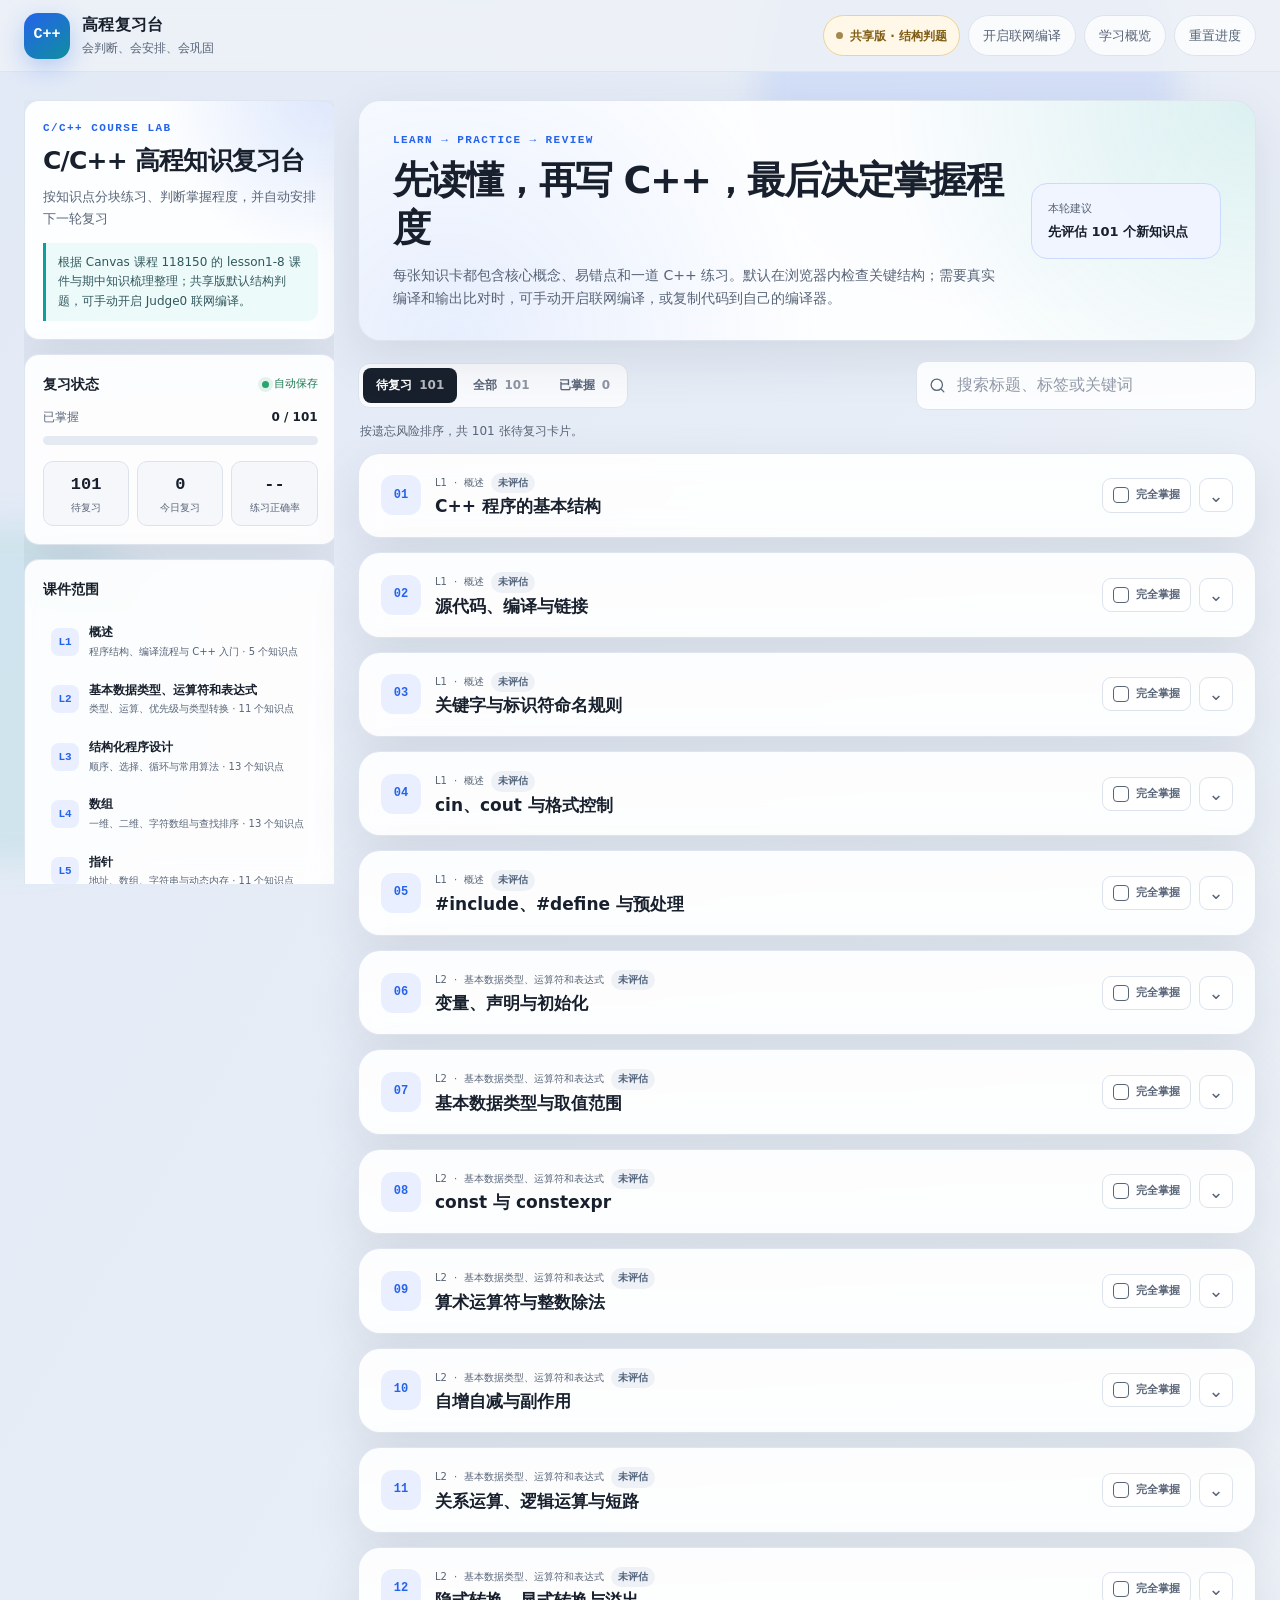
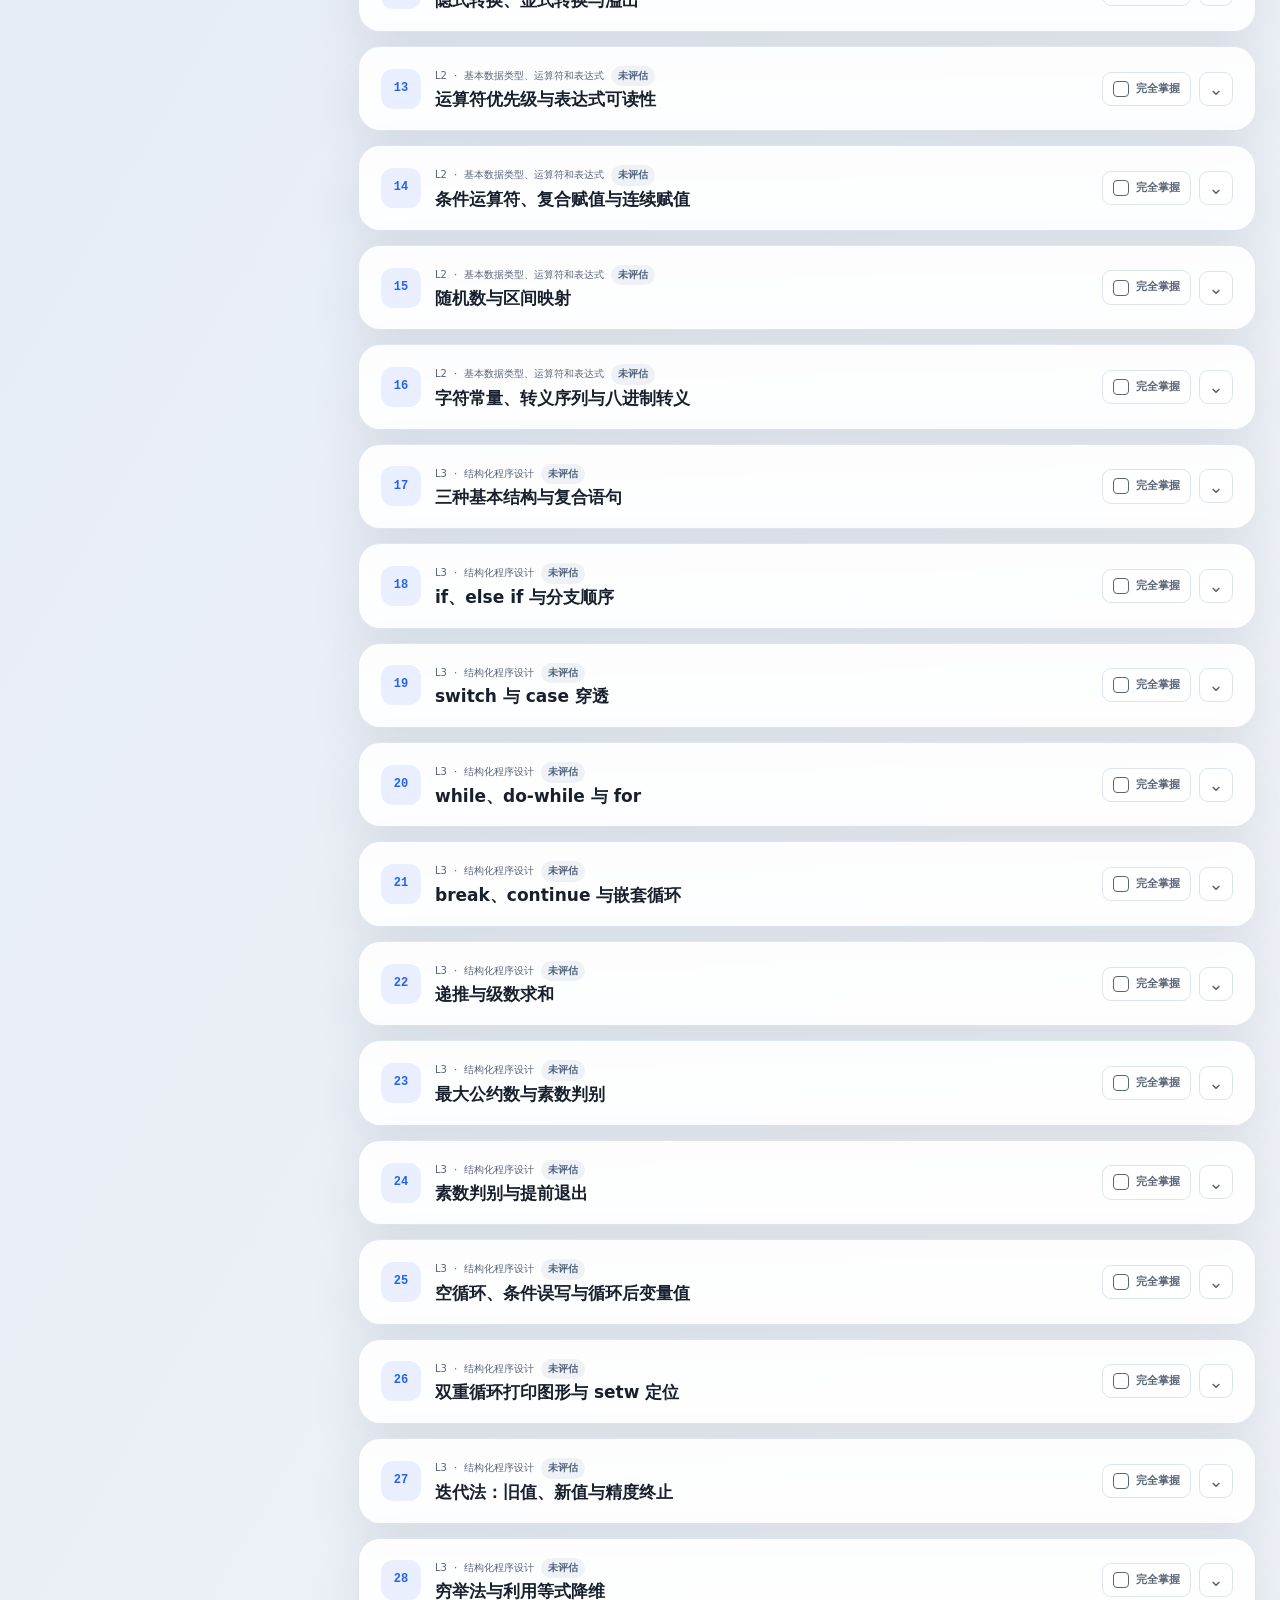
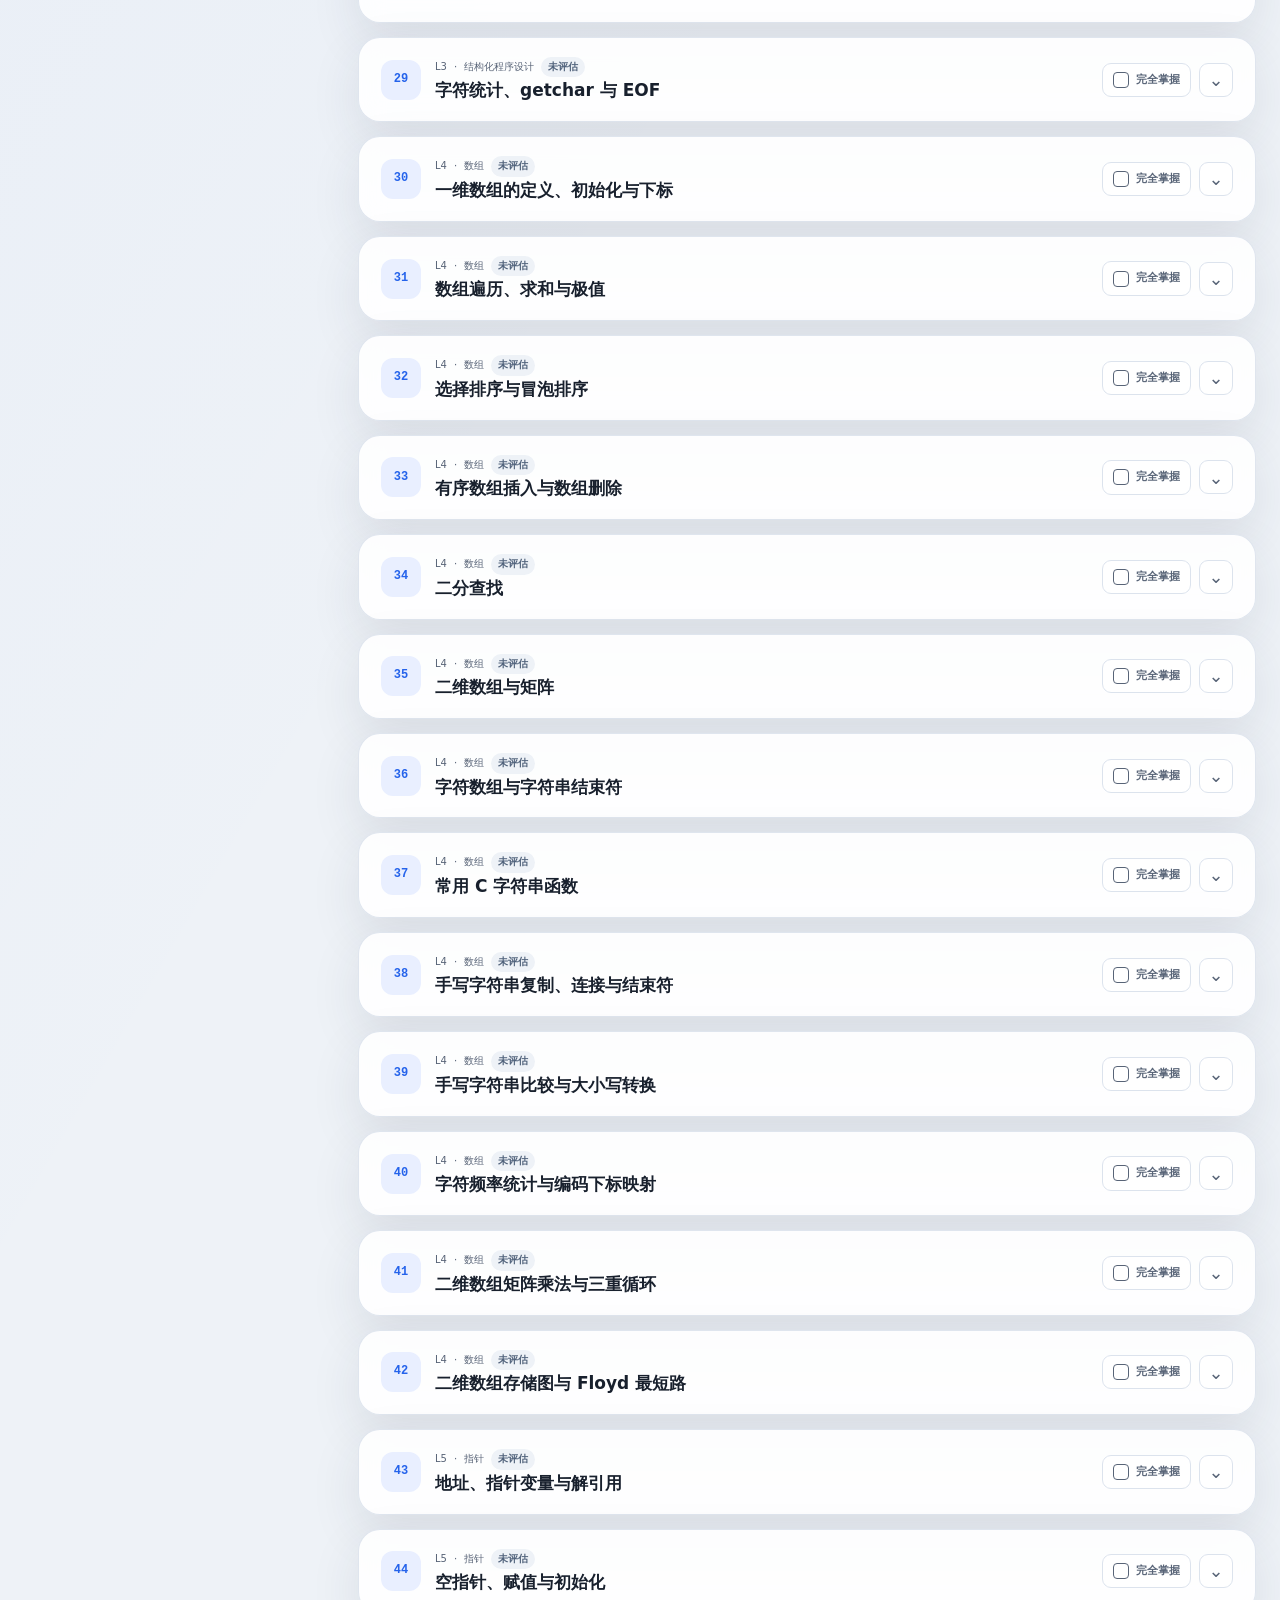
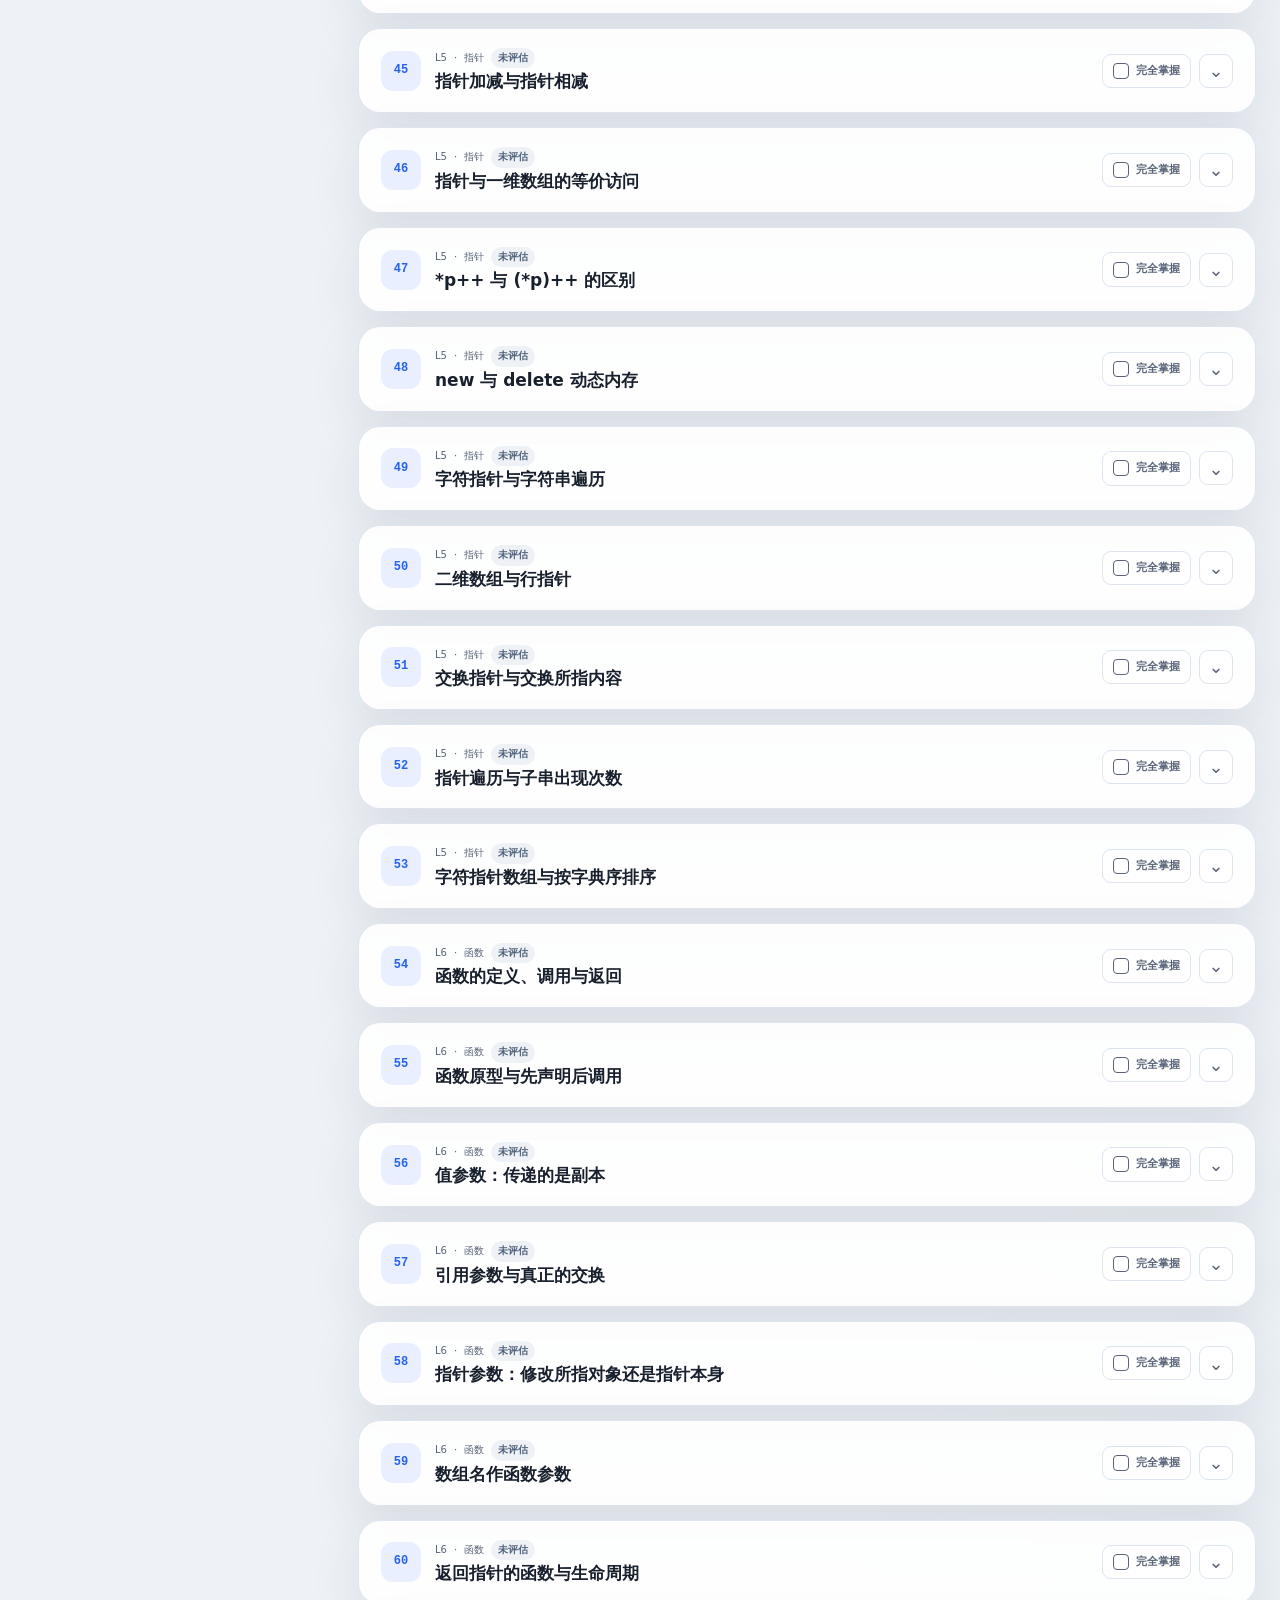
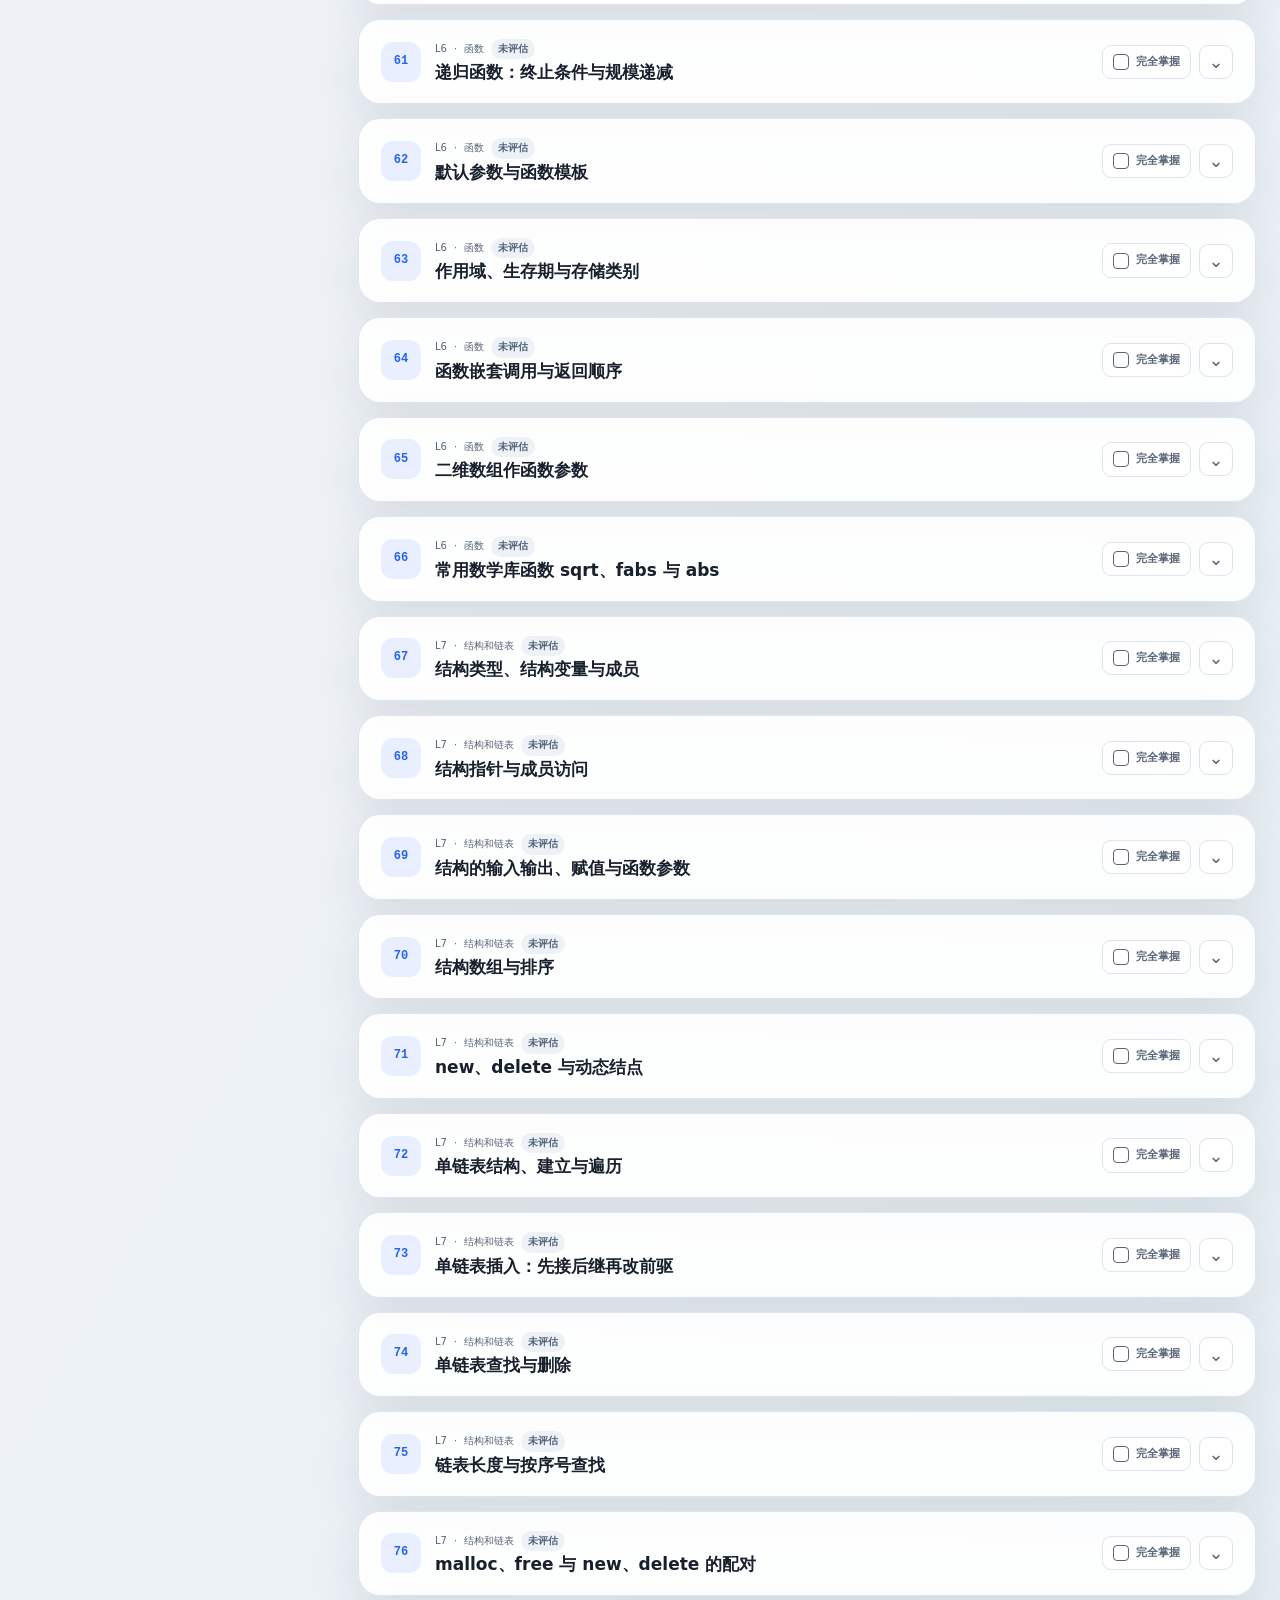
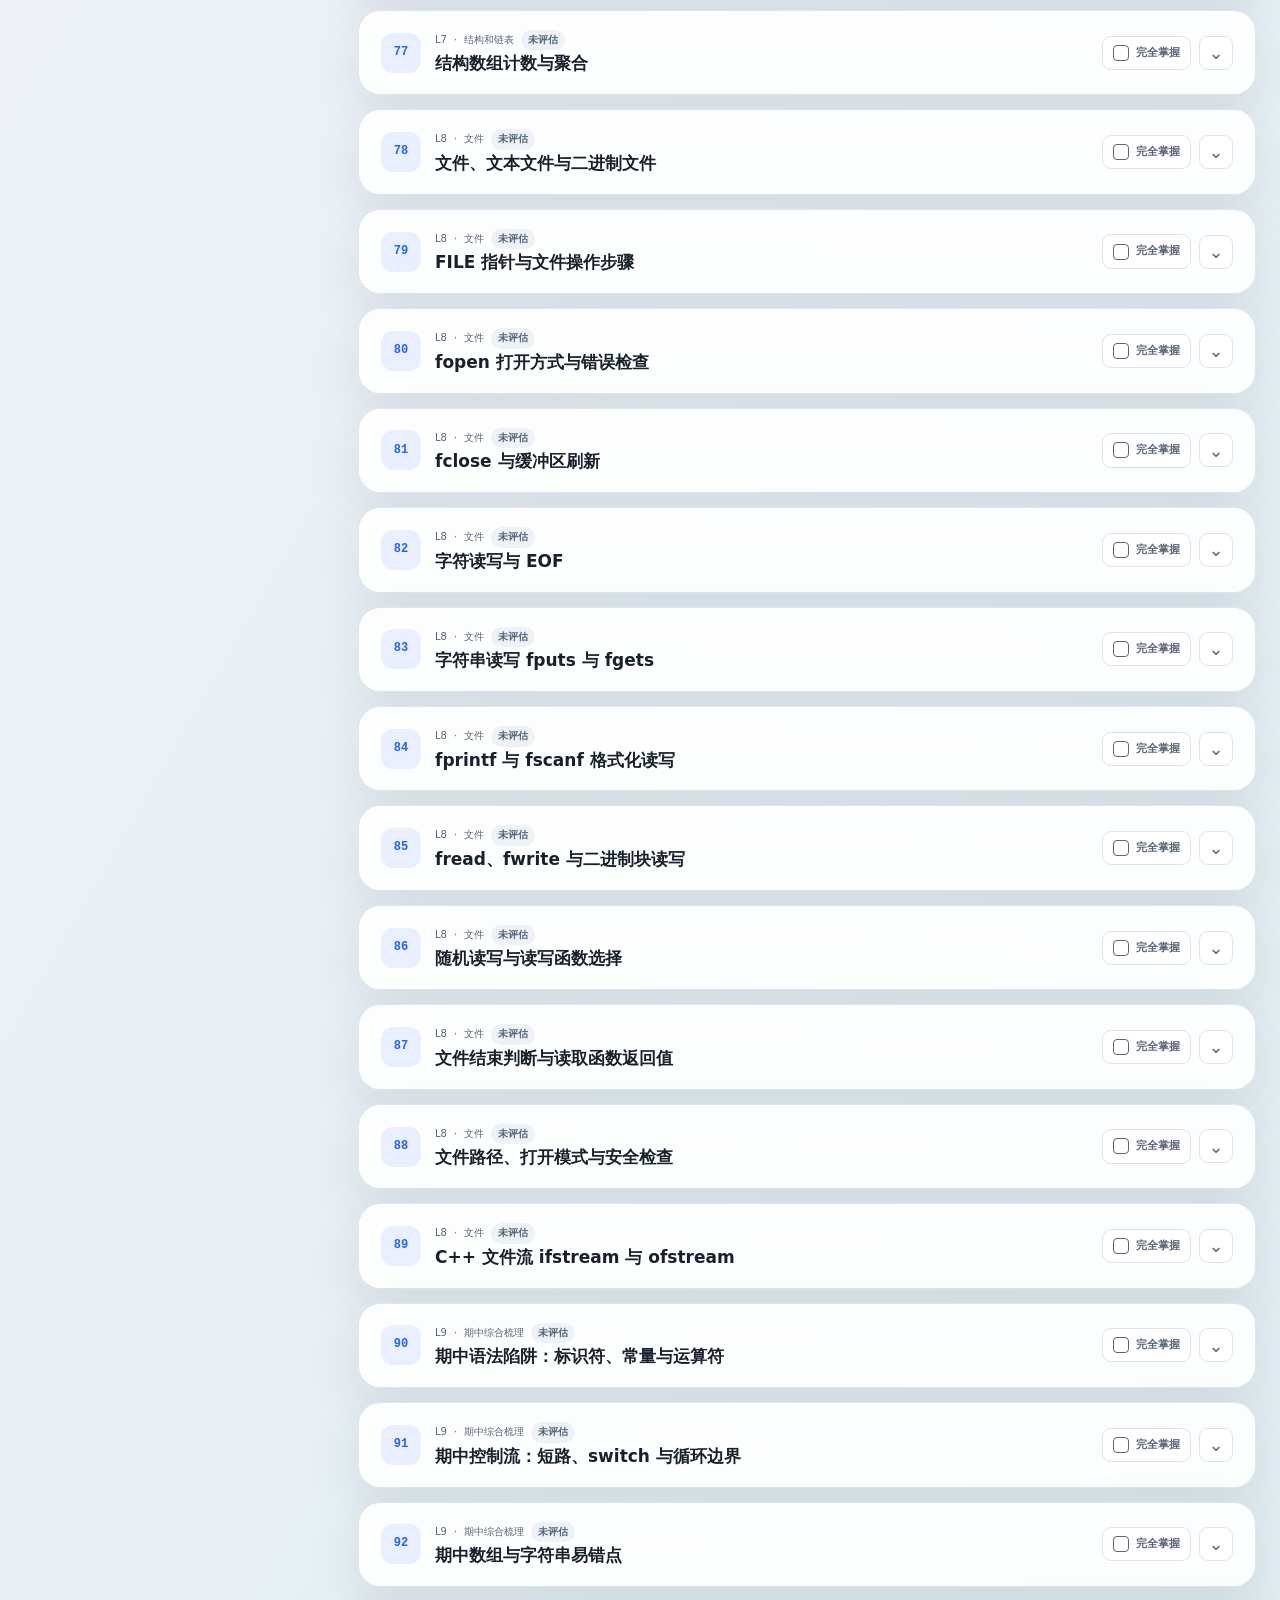
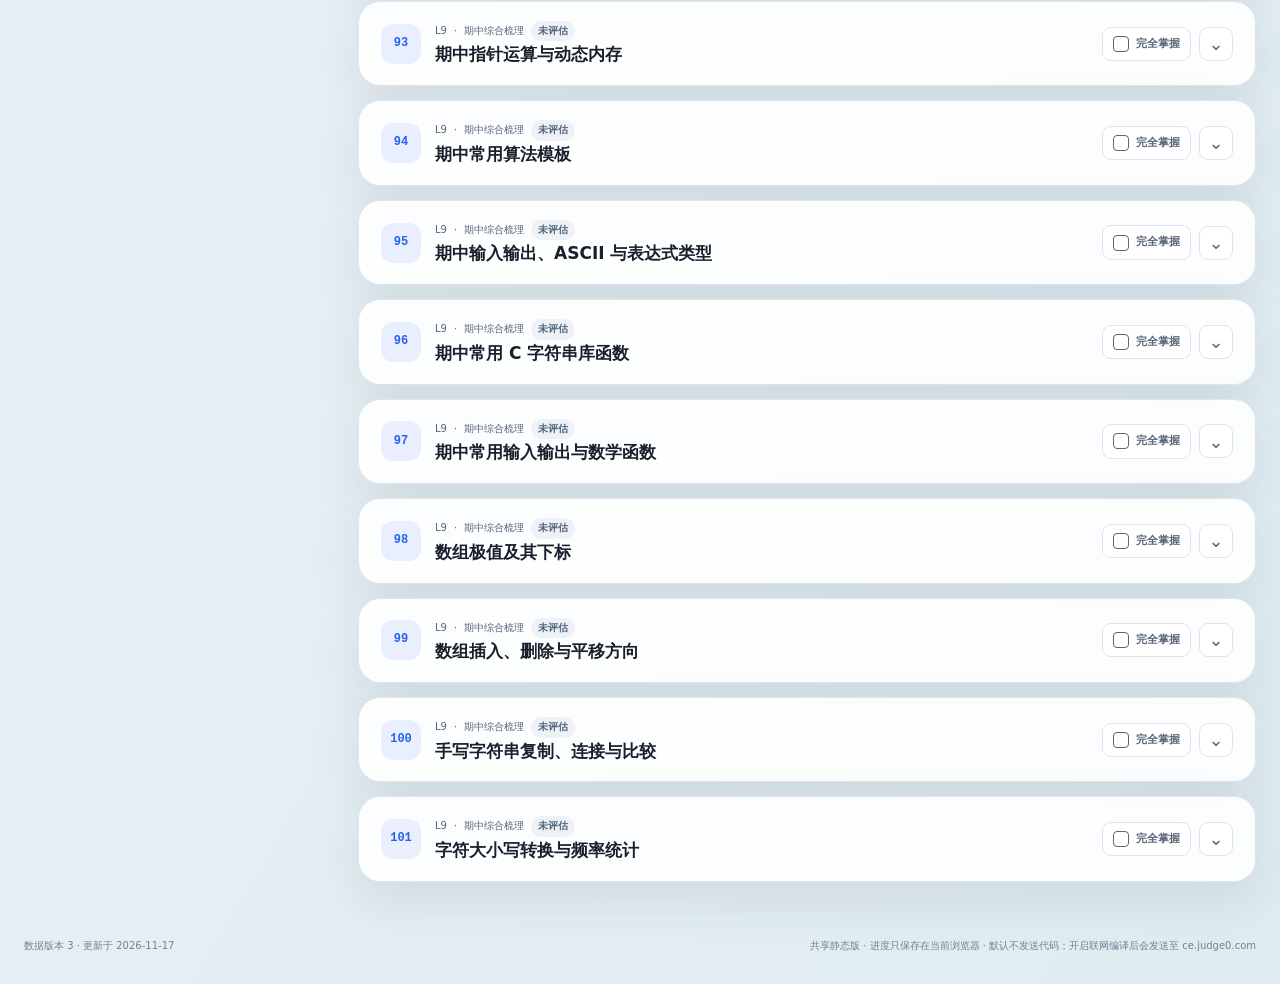
==== index.html @ 5c0b3705 "Publish C++ review site" ====
<!doctype html>
<html lang="zh-CN">
  <head>
    <meta charset="utf-8" />
    <meta name="viewport" content="width=device-width, initial-scale=1" />
    <meta
      name="description"
      content="可公开分享的 C/C++ 高程知识复习网站，覆盖到期中范围"
    />
    <title>C/C++ 高程知识复习台</title>
    <meta name="theme-color" content="#0f2f56" />
    <link rel="manifest" href="manifest.webmanifest" />
    <link rel="icon" href="favicon.svg" type="image/svg+xml" />
    <link rel="stylesheet" href="styles.css" />
  </head>
  <body>
    <div class="ambient ambient-one" aria-hidden="true"></div>
    <div class="ambient ambient-two" aria-hidden="true"></div>

    <header class="topbar">
      <a class="brand" href="#main" aria-label="返回主内容">
        <span class="brand-mark" aria-hidden="true">C++</span>
        <span>
          <strong>高程复习台</strong>
          <small>会判断、会安排、会巩固</small>
        </span>
      </a>
      <div class="top-actions">
        <span class="judge-mode-badge" id="judgeModeBadge" data-mode="checking">
          共享版 · 结构判题
        </span>
        <button class="ghost-button" id="remoteJudgeButton" type="button">
          开启联网编译
        </button>
        <button class="ghost-button" id="openDashboardButton" type="button">
          学习概览
        </button>
        <button class="ghost-button danger-ghost" id="resetButton" type="button">
          重置进度
        </button>
      </div>
    </header>

    <div class="layout" id="main">
      <aside class="sidebar" aria-label="课程与筛选">
        <section class="panel intro-panel">
          <p class="eyebrow">C/C++ COURSE LAB</p>
          <h1 id="appTitle">C/C++ 高程知识复习台</h1>
          <p id="appSubtitle"></p>
          <div class="source-note" id="sourceNote"></div>
        </section>

        <section class="panel">
          <div class="panel-heading">
            <h2>复习状态</h2>
            <span class="live-dot">自动保存</span>
          </div>
          <div class="progress-block">
            <div class="progress-copy">
              <span>已掌握</span>
              <strong id="masteredRatio">0 / 0</strong>
            </div>
            <div
              class="progress-track"
              role="progressbar"
              aria-label="知识点掌握进度"
              aria-valuemin="0"
              aria-valuemax="100"
              aria-valuenow="0"
              id="progressBar"
            >
              <span id="progressFill"></span>
            </div>
          </div>
          <div class="stat-grid">
            <div class="stat">
              <span id="reviewQueueCount">0</span>
              <small>待复习</small>
            </div>
            <div class="stat">
              <span id="todayReviewCount">0</span>
              <small>今日复习</small>
            </div>
            <div class="stat">
              <span id="accuracyCount">--</span>
              <small>练习正确率</small>
            </div>
          </div>
        </section>

        <nav class="panel lesson-nav" aria-label="课程导航">
          <div class="panel-heading">
            <h2>课件范围</h2>
          </div>
          <div id="lessonNav"></div>
        </nav>

        <section class="panel queue-panel">
          <div class="panel-heading">
            <h2>智能复习顺序</h2>
          </div>
          <p class="muted">
            越不熟悉，优先级越高；练习答错后会进入更早的下一轮。完全掌握的知识点会从复习队列移出。
          </p>
          <button class="primary-button full-width" id="startReviewButton" type="button">
            开始一轮复习
          </button>
        </section>
      </aside>

      <main class="content">
        <section class="hero-card">
          <div>
            <p class="eyebrow">LEARN → PRACTICE → REVIEW</p>
            <h2>先读懂，再写 C++，最后决定掌握程度</h2>
            <p>
              每张知识卡都包含核心概念、易错点和一道 C++ 练习。默认在浏览器内检查关键结构；需要真实编译和输出比对时，可手动开启联网编译，或复制代码到自己的编译器。
            </p>
          </div>
          <div class="hero-badge" aria-label="当前复习提示">
            <span>本轮建议</span>
            <strong id="heroSuggestion">先复习不熟悉的知识点</strong>
          </div>
        </section>

        <section class="toolbar" aria-label="知识点筛选">
          <div class="segmented" role="group" aria-label="状态筛选">
            <button class="segment active" data-filter="review" type="button">
              待复习 <span id="reviewFilterCount">0</span>
            </button>
            <button class="segment" data-filter="all" type="button">
              全部 <span id="allFilterCount">0</span>
            </button>
            <button class="segment" data-filter="mastered" type="button">
              已掌握 <span id="masteredFilterCount">0</span>
            </button>
          </div>
          <label class="search-box">
            <span class="sr-only">搜索知识点</span>
            <svg viewBox="0 0 24 24" aria-hidden="true">
              <path
                d="m21 21-4.35-4.35m2.35-5.65a8 8 0 1 1-16 0 8 8 0 0 1 16 0Z"
              />
            </svg>
            <input
              id="searchInput"
              type="search"
              autocomplete="off"
              placeholder="搜索标题、标签或关键词"
            />
          </label>
        </section>

        <div class="result-summary" id="resultSummary" aria-live="polite"></div>
        <section id="cardList" class="card-list" aria-label="知识点列表"></section>

        <section class="empty-state" id="emptyState" hidden>
          <div class="empty-icon" aria-hidden="true">✓</div>
          <h2>这里暂时没有需要复习的卡片</h2>
          <p>可以切换到“全部”继续浏览，或把某个知识点重新标记为模糊/不明白。</p>
          <button class="primary-button" type="button" id="showAllButton">
            查看全部知识点
          </button>
        </section>
      </main>
    </div>

    <dialog class="dashboard-dialog" id="dashboardDialog">
      <form method="dialog">
        <div class="dialog-heading">
          <div>
            <p class="eyebrow">LEARNING PULSE</p>
            <h2>学习概览</h2>
          </div>
          <button class="icon-button" value="close" aria-label="关闭概览">×</button>
        </div>
        <div id="dashboardContent" class="dashboard-content"></div>
      </form>
    </dialog>

    <div class="toast-region" id="toastRegion" aria-live="polite"></div>

    <footer>
      <span id="footerVersion"></span>
      <span>共享静态版 · 进度只保存在当前浏览器 · 默认不发送代码；开启联网编译后会发送至 ce.judge0.com</span>
    </footer>

    <script src="data.js"></script>
    <script src="app.js"></script>
  </body>
</html>
---- styles.css ----
:root {
  --bg: #eef2f7;
  --surface: rgba(255, 255, 255, 0.9);
  --surface-solid: #ffffff;
  --surface-soft: #f5f7fb;
  --ink: #18202d;
  --ink-soft: #586477;
  --line: #dce3ed;
  --accent: #2563eb;
  --accent-strong: #1746b2;
  --accent-soft: #e9efff;
  --cyan: #0e9f9a;
  --warning: #b76800;
  --warning-soft: #fff5df;
  --danger: #bf3f47;
  --danger-soft: #fff0f1;
  --success: #18794e;
  --success-soft: #eaf8f0;
  --code-bg: #101722;
  --code-ink: #dce8ff;
  --shadow: 0 18px 50px rgba(35, 48, 73, 0.1);
  --radius-lg: 22px;
  --radius-md: 15px;
  --radius-sm: 10px;
  --font-sans: "Microsoft YaHei UI", "PingFang SC", "Noto Sans CJK SC",
    system-ui, sans-serif;
  --font-mono: "Cascadia Code", "JetBrains Mono", Consolas, monospace;
}

* {
  box-sizing: border-box;
}

html {
  scroll-behavior: smooth;
}

body {
  min-width: 320px;
  margin: 0;
  color: var(--ink);
  background:
    linear-gradient(120deg, rgba(37, 99, 235, 0.06), transparent 36%),
    linear-gradient(300deg, rgba(14, 159, 154, 0.07), transparent 40%),
    var(--bg);
  font-family: var(--font-sans);
  line-height: 1.65;
}

button,
input,
textarea {
  font: inherit;
}

button {
  cursor: pointer;
}

button:focus-visible,
input:focus-visible,
textarea:focus-visible,
summary:focus-visible {
  outline: 3px solid rgba(37, 99, 235, 0.32);
  outline-offset: 2px;
}

.ambient {
  position: fixed;
  z-index: -1;
  border-radius: 999px;
  filter: blur(16px);
  pointer-events: none;
}

.ambient-one {
  top: -120px;
  right: 8%;
  width: 420px;
  height: 420px;
  background: rgba(73, 123, 255, 0.12);
}

.ambient-two {
  bottom: 4%;
  left: -150px;
  width: 340px;
  height: 340px;
  background: rgba(29, 170, 158, 0.1);
}

.topbar {
  position: sticky;
  top: 0;
  z-index: 30;
  display: flex;
  align-items: center;
  justify-content: space-between;
  min-height: 72px;
  padding: 10px max(24px, calc((100vw - 1440px) / 2));
  border-bottom: 1px solid rgba(220, 227, 237, 0.8);
  background: rgba(238, 242, 247, 0.82);
  backdrop-filter: blur(18px);
}

.brand {
  display: flex;
  gap: 12px;
  align-items: center;
  color: inherit;
  text-decoration: none;
}

.brand-mark {
  display: grid;
  width: 46px;
  height: 46px;
  place-items: center;
  border-radius: 14px;
  color: #fff;
  background: linear-gradient(145deg, var(--accent), #0f8ea0);
  box-shadow: 0 8px 24px rgba(37, 99, 235, 0.28);
  font-family: var(--font-mono);
  font-size: 15px;
  font-weight: 800;
}

.brand strong,
.brand small {
  display: block;
}

.brand strong {
  font-size: 16px;
  letter-spacing: 0.02em;
}

.brand small {
  color: var(--ink-soft);
  font-size: 12px;
}

.top-actions {
  display: flex;
  gap: 8px;
}

.ghost-button,
.primary-button,
.secondary-button,
.status-button,
.segment,
.icon-button,
.check-button {
  border: 0;
  transition:
    transform 160ms ease,
    box-shadow 160ms ease,
    background 160ms ease,
    color 160ms ease,
    border-color 160ms ease;
}

.ghost-button {
  padding: 9px 14px;
  border: 1px solid var(--line);
  border-radius: 999px;
  color: var(--ink-soft);
  background: rgba(255, 255, 255, 0.72);
  font-size: 13px;
}

.ghost-button:hover {
  color: var(--accent);
  border-color: #b8c9f6;
  background: #fff;
}

.danger-ghost:hover {
  color: var(--danger);
  border-color: #efc2c5;
  background: var(--danger-soft);
}

.layout {
  display: grid;
  grid-template-columns: 310px minmax(0, 1fr);
  gap: 24px;
  width: min(1440px, calc(100% - 48px));
  margin: 28px auto 56px;
}

.sidebar {
  align-self: start;
  position: sticky;
  top: 96px;
  display: grid;
  gap: 14px;
  max-height: calc(100vh - 116px);
  overflow-y: auto;
  scrollbar-width: thin;
  padding-right: 3px;
}

.panel,
.hero-card,
.knowledge-card {
  border: 1px solid rgba(220, 227, 237, 0.9);
  background: var(--surface);
  box-shadow: var(--shadow);
  backdrop-filter: blur(12px);
}

.panel {
  padding: 18px;
  border-radius: var(--radius-md);
}

.intro-panel {
  background:
    radial-gradient(circle at 95% 0%, rgba(37, 99, 235, 0.14), transparent 42%),
    rgba(255, 255, 255, 0.92);
}

.eyebrow {
  margin: 0 0 8px;
  color: var(--accent);
  font-family: var(--font-mono);
  font-size: 11px;
  font-weight: 800;
  letter-spacing: 0.13em;
}

.intro-panel h1 {
  margin: 0;
  font-size: 25px;
  line-height: 1.25;
  letter-spacing: -0.03em;
}

.intro-panel > p:not(.eyebrow) {
  margin: 10px 0 14px;
  color: var(--ink-soft);
  font-size: 13px;
}

.source-note {
  padding: 10px 12px;
  border-left: 3px solid var(--cyan);
  border-radius: 0 var(--radius-sm) var(--radius-sm) 0;
  color: #31585d;
  background: #edfafa;
  font-size: 12px;
  line-height: 1.6;
}

.panel-heading {
  display: flex;
  align-items: center;
  justify-content: space-between;
  gap: 10px;
  margin-bottom: 12px;
}

.panel-heading h2 {
  margin: 0;
  font-size: 14px;
}

.live-dot {
  display: inline-flex;
  gap: 5px;
  align-items: center;
  color: var(--success);
  font-size: 11px;
}

.live-dot::before {
  width: 7px;
  height: 7px;
  border-radius: 50%;
  background: #2ba46c;
  box-shadow: 0 0 0 4px rgba(43, 164, 108, 0.12);
  content: "";
}

.progress-copy {
  display: flex;
  align-items: center;
  justify-content: space-between;
  margin-bottom: 8px;
  color: var(--ink-soft);
  font-size: 12px;
}

.progress-copy strong {
  color: var(--ink);
}

.progress-track {
  height: 9px;
  overflow: hidden;
  border-radius: 999px;
  background: #e5eaf2;
}

.progress-track span {
  display: block;
  width: 0;
  height: 100%;
  border-radius: inherit;
  background: linear-gradient(90deg, var(--accent), var(--cyan));
  transition: width 320ms ease;
}

.stat-grid {
  display: grid;
  grid-template-columns: repeat(3, 1fr);
  gap: 8px;
  margin-top: 16px;
}

.stat {
  padding: 9px 5px;
  border: 1px solid var(--line);
  border-radius: var(--radius-sm);
  text-align: center;
  background: var(--surface-soft);
}

.stat span,
.stat small {
  display: block;
}

.stat span {
  font-family: var(--font-mono);
  font-size: 17px;
  font-weight: 800;
}

.stat small {
  margin-top: 1px;
  color: var(--ink-soft);
  font-size: 10px;
}

.lesson-nav {
  padding-bottom: 10px;
}

.lesson-link {
  display: flex;
  gap: 10px;
  align-items: center;
  width: 100%;
  padding: 10px 8px;
  border: 0;
  border-radius: var(--radius-sm);
  color: var(--ink);
  background: transparent;
  text-align: left;
}

.lesson-link:hover {
  background: var(--surface-soft);
}

.lesson-number {
  display: grid;
  flex: 0 0 28px;
  height: 28px;
  place-items: center;
  border-radius: 8px;
  color: var(--accent);
  background: var(--accent-soft);
  font-family: var(--font-mono);
  font-size: 11px;
  font-weight: 800;
}

.lesson-copy strong,
.lesson-copy small {
  display: block;
}

.lesson-copy strong {
  font-size: 12px;
}

.lesson-copy small {
  margin-top: 1px;
  overflow: hidden;
  color: var(--ink-soft);
  font-size: 10px;
  text-overflow: ellipsis;
  white-space: nowrap;
}

.muted {
  margin: 0 0 14px;
  color: var(--ink-soft);
  font-size: 12px;
}

.primary-button,
.secondary-button {
  display: inline-flex;
  align-items: center;
  justify-content: center;
  gap: 8px;
  padding: 10px 16px;
  border-radius: 10px;
  font-weight: 700;
}

.primary-button {
  color: #fff;
  background: linear-gradient(135deg, var(--accent), #1d73d8);
  box-shadow: 0 8px 20px rgba(37, 99, 235, 0.22);
}

.primary-button:hover {
  transform: translateY(-1px);
  box-shadow: 0 10px 24px rgba(37, 99, 235, 0.3);
}

.secondary-button {
  border: 1px solid var(--line);
  color: var(--ink);
  background: #fff;
}

.secondary-button:hover {
  border-color: #b8c9f6;
  color: var(--accent);
}

.full-width {
  width: 100%;
}

.content {
  min-width: 0;
}

.hero-card {
  display: flex;
  align-items: center;
  justify-content: space-between;
  gap: 24px;
  min-height: 190px;
  padding: 30px 34px;
  border-radius: var(--radius-lg);
  background:
    radial-gradient(circle at 100% 0%, rgba(14, 159, 154, 0.14), transparent 40%),
    radial-gradient(circle at 10% 100%, rgba(37, 99, 235, 0.1), transparent 44%),
    rgba(255, 255, 255, 0.92);
}

.hero-card h2 {
  max-width: 720px;
  margin: 0;
  font-size: clamp(24px, 3vw, 38px);
  line-height: 1.25;
  letter-spacing: -0.04em;
}

.hero-card p:not(.eyebrow) {
  max-width: 760px;
  margin: 12px 0 0;
  color: var(--ink-soft);
  font-size: 14px;
}

.hero-badge {
  flex: 0 0 190px;
  padding: 16px;
  border: 1px solid #cbdafd;
  border-radius: 16px;
  background: rgba(240, 245, 255, 0.92);
}

.hero-badge span,
.hero-badge strong {
  display: block;
}

.hero-badge span {
  color: var(--ink-soft);
  font-size: 11px;
}

.hero-badge strong {
  margin-top: 5px;
  font-size: 13px;
  line-height: 1.45;
}

.toolbar {
  display: flex;
  align-items: center;
  justify-content: space-between;
  gap: 16px;
  margin: 20px 0 12px;
}

.segmented {
  display: inline-flex;
  gap: 3px;
  padding: 4px;
  border: 1px solid var(--line);
  border-radius: 12px;
  background: rgba(255, 255, 255, 0.75);
}

.segment {
  padding: 8px 13px;
  border-radius: 8px;
  color: var(--ink-soft);
  background: transparent;
  font-size: 12px;
  font-weight: 700;
}

.segment span {
  margin-left: 3px;
  opacity: 0.68;
}

.segment:hover {
  color: var(--ink);
  background: #f3f6fa;
}

.segment.active {
  color: #fff;
  background: var(--ink);
}

.search-box {
  position: relative;
  display: flex;
  align-items: center;
  width: min(340px, 100%);
}

.search-box svg {
  position: absolute;
  left: 13px;
  width: 17px;
  fill: none;
  stroke: var(--ink-soft);
  stroke-linecap: round;
  stroke-width: 1.8;
}

.search-box input {
  width: 100%;
  padding: 10px 13px 10px 40px;
  border: 1px solid var(--line);
  border-radius: 11px;
  color: var(--ink);
  background: rgba(255, 255, 255, 0.85);
}

.search-box input::placeholder {
  color: #9099a8;
}

.result-summary {
  min-height: 22px;
  margin: 0 2px 9px;
  color: var(--ink-soft);
  font-size: 12px;
}

.card-list {
  display: grid;
  gap: 14px;
}

.knowledge-card {
  overflow: hidden;
  border-radius: var(--radius-lg);
  transition:
    border-color 180ms ease,
    box-shadow 180ms ease,
    opacity 180ms ease;
}

.knowledge-card:hover {
  border-color: #c7d3e4;
}

.knowledge-card.mastered {
  opacity: 0.78;
  box-shadow: 0 8px 26px rgba(35, 48, 73, 0.07);
}

.knowledge-card.mastered:hover {
  opacity: 1;
}

.knowledge-card.focused {
  border-color: #8caff8;
  box-shadow: 0 0 0 4px rgba(37, 99, 235, 0.08), var(--shadow);
}

.card-head {
  display: flex;
  align-items: center;
  gap: 14px;
  padding: 19px 22px;
}

.card-index {
  display: grid;
  flex: 0 0 40px;
  height: 40px;
  place-items: center;
  border-radius: 12px;
  color: var(--accent);
  background: var(--accent-soft);
  font-family: var(--font-mono);
  font-size: 12px;
  font-weight: 800;
}

.mastered .card-index {
  color: var(--success);
  background: var(--success-soft);
}

.card-heading {
  min-width: 0;
  flex: 1;
}

.card-meta {
  display: flex;
  gap: 7px;
  align-items: center;
  margin-bottom: 2px;
  color: var(--ink-soft);
  font-size: 10px;
}

.status-pill {
  padding: 2px 7px;
  border-radius: 999px;
  font-weight: 700;
}

.status-pill.new {
  color: #50627b;
  background: #eef2f7;
}

.status-pill.fuzzy {
  color: var(--warning);
  background: var(--warning-soft);
}

.status-pill.unknown {
  color: var(--danger);
  background: var(--danger-soft);
}

.status-pill.mastered {
  color: var(--success);
  background: var(--success-soft);
}

.card-heading h2 {
  margin: 0;
  overflow: hidden;
  font-size: 17px;
  line-height: 1.35;
  text-overflow: ellipsis;
  white-space: nowrap;
}

.card-head-actions {
  display: flex;
  gap: 8px;
  align-items: center;
}

.check-button {
  display: inline-flex;
  gap: 7px;
  align-items: center;
  padding: 7px 10px;
  border: 1px solid var(--line);
  border-radius: 9px;
  color: var(--ink-soft);
  background: #fff;
  font-size: 11px;
  font-weight: 700;
}

.check-button:hover,
.check-button.checked {
  color: var(--success);
  border-color: #b9e0ca;
  background: var(--success-soft);
}

.check-button .check-box {
  display: grid;
  width: 16px;
  height: 16px;
  place-items: center;
  border: 1.5px solid currentColor;
  border-radius: 4px;
  font-size: 11px;
}

.icon-button {
  display: grid;
  width: 34px;
  height: 34px;
  place-items: center;
  border: 1px solid var(--line);
  border-radius: 9px;
  color: var(--ink-soft);
  background: #fff;
  font-size: 18px;
}

.icon-button:hover {
  color: var(--accent);
  border-color: #b8c9f6;
}

.expand-icon {
  transition: transform 180ms ease;
}

.knowledge-card.open .expand-icon {
  transform: rotate(180deg);
}

.card-body {
  display: none;
  padding: 0 22px 22px;
}

.knowledge-card.open .card-body {
  display: block;
  animation: reveal 180ms ease;
}

@keyframes reveal {
  from {
    opacity: 0;
    transform: translateY(-4px);
  }
  to {
    opacity: 1;
    transform: translateY(0);
  }
}

.overview {
  margin: 0 0 18px;
  padding: 15px 16px;
  border-left: 3px solid var(--accent);
  border-radius: 0 var(--radius-sm) var(--radius-sm) 0;
  color: #344156;
  background: #f2f6ff;
  font-size: 13px;
}

.knowledge-grid {
  display: grid;
  grid-template-columns: 1fr 1fr;
  gap: 12px;
}

.info-block {
  padding: 14px 15px;
  border: 1px solid var(--line);
  border-radius: var(--radius-md);
  background: var(--surface-soft);
}

.info-block h3 {
  display: flex;
  gap: 7px;
  align-items: center;
  margin: 0 0 9px;
  font-size: 12px;
}

.info-block h3 span {
  display: grid;
  width: 21px;
  height: 21px;
  place-items: center;
  border-radius: 7px;
  color: var(--accent);
  background: var(--accent-soft);
  font-family: var(--font-mono);
  font-size: 10px;
}

.info-block.pitfalls h3 span {
  color: var(--warning);
  background: var(--warning-soft);
}

.info-block ul {
  margin: 0;
  padding-left: 18px;
}

.info-block li {
  margin: 5px 0;
  color: #475469;
  font-size: 12px;
}

.example-block,
.exercise-block {
  margin-top: 12px;
  border: 1px solid var(--line);
  border-radius: var(--radius-md);
  overflow: hidden;
}

.block-title {
  display: flex;
  align-items: center;
  justify-content: space-between;
  gap: 10px;
  padding: 11px 14px;
  border-bottom: 1px solid var(--line);
  background: #f8fafc;
}

.block-title h3 {
  margin: 0;
  font-size: 12px;
}

.block-title span {
  color: var(--ink-soft);
  font-size: 10px;
}

.code-wrap {
  position: relative;
  background: var(--code-bg);
}

.code-wrap pre {
  margin: 0;
  overflow-x: auto;
  padding: 17px 18px;
  color: var(--code-ink);
  font-family: var(--font-mono);
  font-size: 12px;
  line-height: 1.65;
  tab-size: 2;
}

.output-line {
  display: flex;
  gap: 8px;
  padding: 9px 15px;
  border-top: 1px solid #2a3443;
  color: #a9b8cc;
  background: #151e2a;
  font-family: var(--font-mono);
  font-size: 11px;
}

.output-line strong {
  color: #76d6cb;
}

.example-explanation {
  margin: 0;
  padding: 12px 15px;
  color: var(--ink-soft);
  background: #fff;
  font-size: 12px;
}

.exercise-block {
  border-color: #d7e0f0;
}

.exercise-content {
  padding: 15px;
  background: #fff;
}

.exercise-prompt {
  margin: 0 0 12px;
  font-size: 13px;
  font-weight: 700;
}

.code-editor-label {
  display: flex;
  align-items: center;
  justify-content: space-between;
  margin-bottom: 6px;
  color: var(--ink-soft);
  font-size: 10px;
}

.code-editor,
.stdin-editor {
  width: 100%;
  resize: vertical;
  padding: 14px;
  border: 1px solid #293648;
  border-radius: 11px;
  color: var(--code-ink);
  background: var(--code-bg);
  caret-color: #82b4ff;
  font-family: var(--font-mono);
  font-size: 12px;
  line-height: 1.65;
  tab-size: 2;
}

.code-editor {
  min-height: 190px;
}

.stdin-editor {
  min-height: 72px;
  margin-bottom: 12px;
  border-color: #c9d5e5;
  color: var(--ink);
  background: #f7f9fc;
  caret-color: var(--accent);
  font-size: 12px;
}

.stdin-label {
  margin-top: 2px;
}

.exercise-actions {
  display: flex;
  flex-wrap: wrap;
  gap: 8px;
  margin-top: 10px;
}

.exercise-hint {
  margin: 10px 0 0;
  color: var(--ink-soft);
  font-size: 11px;
}

.feedback {
  margin-top: 12px;
  padding: 13px 14px;
  border: 1px solid var(--line);
  border-radius: var(--radius-sm);
  background: var(--surface-soft);
  font-size: 12px;
}

.feedback.success {
  border-color: #b9e0ca;
  color: #155c3d;
  background: var(--success-soft);
}

.feedback.partial {
  border-color: #efd5a7;
  color: #704407;
  background: var(--warning-soft);
}

.feedback.error {
  border-color: #efc2c5;
  color: #792d33;
  background: var(--danger-soft);
}

.feedback h4 {
  margin: 0 0 7px;
  font-size: 12px;
}

.feedback ul {
  margin: 7px 0 0;
  padding-left: 18px;
}

.feedback li {
  margin: 3px 0;
}

.feedback details {
  margin-top: 9px;
}

.feedback summary {
  color: inherit;
  font-weight: 700;
  cursor: pointer;
}

.feedback pre {
  overflow-x: auto;
  margin: 9px 0 0;
  padding: 12px;
  border-radius: 9px;
  color: var(--code-ink);
  background: var(--code-bg);
  font-family: var(--font-mono);
  font-size: 11px;
  line-height: 1.6;
}

.mastery-row {
  display: flex;
  flex-wrap: wrap;
  align-items: center;
  gap: 8px;
  margin-top: 14px;
  padding-top: 13px;
  border-top: 1px dashed var(--line);
}

.mastery-row > span {
  margin-right: 3px;
  color: var(--ink-soft);
  font-size: 11px;
}

.status-button {
  padding: 7px 11px;
  border: 1px solid var(--line);
  border-radius: 999px;
  color: var(--ink-soft);
  background: #fff;
  font-size: 11px;
  font-weight: 700;
}

.status-button:hover {
  transform: translateY(-1px);
}

.status-button[data-level="0"].active {
  color: var(--success);
  border-color: #a9d8bf;
  background: var(--success-soft);
}

.status-button[data-level="1"].active {
  color: var(--warning);
  border-color: #efd5a7;
  background: var(--warning-soft);
}

.status-button[data-level="2"].active {
  color: var(--danger);
  border-color: #efc2c5;
  background: var(--danger-soft);
}

.mastery-hint {
  margin: 9px 0 0;
  color: var(--ink-soft);
  font-size: 10px;
}

.empty-state {
  padding: 58px 24px;
  border: 1px dashed #cbd5e3;
  border-radius: var(--radius-lg);
  background: rgba(255, 255, 255, 0.55);
  text-align: center;
}

.empty-icon {
  display: grid;
  width: 54px;
  height: 54px;
  margin: 0 auto 14px;
  place-items: center;
  border-radius: 50%;
  color: var(--success);
  background: var(--success-soft);
  font-size: 25px;
}

.empty-state h2 {
  margin: 0;
  font-size: 19px;
}

.empty-state p {
  max-width: 520px;
  margin: 8px auto 18px;
  color: var(--ink-soft);
  font-size: 13px;
}

.dashboard-dialog {
  width: min(720px, calc(100% - 30px));
  max-height: min(760px, calc(100vh - 40px));
  padding: 0;
  border: 0;
  border-radius: var(--radius-lg);
  color: var(--ink);
  background: var(--surface-solid);
  box-shadow: 0 30px 90px rgba(16, 30, 52, 0.28);
}

.dashboard-dialog::backdrop {
  background: rgba(16, 24, 38, 0.45);
  backdrop-filter: blur(4px);
}

.dashboard-dialog form {
  padding: 24px;
}

.dialog-heading {
  display: flex;
  align-items: flex-start;
  justify-content: space-between;
  gap: 15px;
}

.dialog-heading h2 {
  margin: 0;
}

.dashboard-content {
  margin-top: 18px;
}

.dashboard-grid {
  display: grid;
  grid-template-columns: repeat(3, 1fr);
  gap: 10px;
}

.dashboard-stat {
  padding: 14px;
  border: 1px solid var(--line);
  border-radius: var(--radius-md);
  background: var(--surface-soft);
}

.dashboard-stat span,
.dashboard-stat strong {
  display: block;
}

.dashboard-stat span {
  color: var(--ink-soft);
  font-size: 10px;
}

.dashboard-stat strong {
  margin-top: 4px;
  font-size: 20px;
}

.distribution {
  display: grid;
  gap: 10px;
  margin-top: 16px;
}

.distribution-row {
  display: grid;
  grid-template-columns: 78px 1fr 34px;
  gap: 10px;
  align-items: center;
  font-size: 11px;
}

.mini-track {
  height: 8px;
  overflow: hidden;
  border-radius: 999px;
  background: #e9edf4;
}

.mini-track span {
  display: block;
  height: 100%;
  border-radius: inherit;
}

.mini-track .mastered-fill {
  background: var(--success);
}

.mini-track .fuzzy-fill {
  background: #e9a53b;
}

.mini-track .unknown-fill {
  background: var(--danger);
}

.dashboard-note {
  margin-top: 16px;
  padding: 12px 14px;
  border-radius: var(--radius-sm);
  color: var(--ink-soft);
  background: var(--accent-soft);
  font-size: 12px;
}

.toast-region {
  position: fixed;
  right: 22px;
  bottom: 22px;
  z-index: 80;
  display: grid;
  gap: 8px;
  width: min(340px, calc(100% - 44px));
  pointer-events: none;
}

.toast {
  padding: 11px 14px;
  border: 1px solid #cbd8ec;
  border-radius: 11px;
  color: #fff;
  background: #1d2a3d;
  box-shadow: 0 12px 30px rgba(16, 24, 38, 0.25);
  font-size: 12px;
  animation: toast-in 180ms ease;
}

@keyframes toast-in {
  from {
    opacity: 0;
    transform: translateY(6px);
  }
}

footer {
  display: flex;
  justify-content: space-between;
  gap: 20px;
  width: min(1440px, calc(100% - 48px));
  margin: 0 auto;
  padding: 0 0 30px;
  color: #748095;
  font-size: 10px;
}

.sr-only {
  position: absolute;
  width: 1px;
  height: 1px;
  padding: 0;
  margin: -1px;
  overflow: hidden;
  clip: rect(0, 0, 0, 0);
  white-space: nowrap;
  border: 0;
}

[hidden] {
  display: none !important;
}

@media (max-width: 1060px) {
  .layout {
    grid-template-columns: 260px minmax(0, 1fr);
  }

  .hero-card {
    align-items: flex-start;
    flex-direction: column;
  }

  .hero-badge {
    flex-basis: auto;
    width: 100%;
  }

  .knowledge-grid {
    grid-template-columns: 1fr;
  }
}

@media (max-width: 800px) {
  .topbar {
    flex-wrap: wrap;
    gap: 8px;
    padding-inline: 16px;
  }

  .brand small,
  .danger-ghost {
    display: none;
  }

  .layout {
    display: block;
    width: min(calc(100% - 28px), 720px);
    margin-top: 16px;
  }

  .sidebar {
    position: static;
    max-height: none;
    overflow: visible;
    margin-bottom: 14px;
  }

  .intro-panel,
  .queue-panel {
    display: none;
  }

  .sidebar .panel:nth-of-type(2) {
    margin-bottom: 12px;
  }

  .lesson-nav {
    display: none;
  }

  .hero-card {
    min-height: auto;
    padding: 23px 20px;
  }

  .hero-card h2 {
    font-size: 25px;
  }

  .toolbar {
    align-items: stretch;
    flex-direction: column;
  }

  .segmented {
    display: grid;
    grid-template-columns: repeat(3, 1fr);
  }

  .segment {
    padding-inline: 8px;
  }

  .search-box {
    width: 100%;
  }

  .card-head {
    align-items: flex-start;
    padding: 16px;
  }

  .card-head-actions {
    flex-direction: column;
  }

  .check-button .check-label {
    display: none;
  }

  .card-body {
    padding: 0 16px 17px;
  }

  .card-meta {
    flex-wrap: wrap;
  }

  .dashboard-grid {
    grid-template-columns: 1fr;
  }

  footer {
    width: calc(100% - 32px);
    flex-direction: column;
    gap: 4px;
  }
}

@media (max-width: 460px) {
  .brand-mark {
    width: 40px;
    height: 40px;
  }

  .top-actions .ghost-button {
    padding: 8px 10px;
    font-size: 11px;
  }

  .top-actions {
    gap: 5px;
    margin-left: auto;
  }

  .judge-mode-badge {
    max-width: 132px;
    overflow: hidden;
    text-overflow: ellipsis;
  }

  .card-index {
    display: none;
  }

  .knowledge-card {
    border-radius: 16px;
  }

  .mastery-row {
    display: grid;
    grid-template-columns: 1fr 1fr;
  }

  .mastery-row > span {
    grid-column: 1 / -1;
  }

  .status-button:first-of-type {
    grid-column: 1 / -1;
  }
}

@media (prefers-reduced-motion: reduce) {
  *,
  *::before,
  *::after {
    scroll-behavior: auto !important;
    animation-duration: 0.01ms !important;
    animation-iteration-count: 1 !important;
    transition-duration: 0.01ms !important;
  }
}

.judge-mode-badge {
  align-items: center;
  border: 1px solid rgba(31, 57, 51, 0.16);
  border-radius: 999px;
  color: #4c5d58;
  display: inline-flex;
  font-size: 12px;
  font-weight: 700;
  line-height: 1;
  min-height: 34px;
  padding: 0 12px;
  white-space: nowrap;
}

.judge-mode-badge::before {
  background: currentColor;
  border-radius: 50%;
  content: "";
  height: 7px;
  margin-right: 7px;
  opacity: 0.72;
  width: 7px;
}

.judge-mode-badge[data-mode="online"] {
  background: #e8f7ef;
  border-color: #a9d9bd;
  color: #17653b;
}

.judge-mode-badge[data-mode="offline"] {
  background: #fff7e7;
  border-color: #ead29c;
  color: #805d15;
}

.judge-mode-badge[data-mode="checking"] {
  background: #f1f4f3;
  color: #6c7874;
}

.compiler-details {
  border-top: 1px solid rgba(31, 57, 51, 0.12);
  margin-top: 12px;
  padding-top: 10px;
}

.compiler-details p {
  margin: 6px 0;
}

.compiler-details details {
  margin-top: 8px;
}

.compiler-details summary {
  cursor: pointer;
  font-weight: 700;
}

.compiler-details pre {
  background: #13211e;
  border-radius: 10px;
  color: #edf7f3;
  font-size: 12px;
  line-height: 1.55;
  margin: 8px 0 0;
  max-height: 280px;
  overflow: auto;
  padding: 12px;
  white-space: pre-wrap;
}

@media (max-width: 720px) {
  .judge-mode-badge {
    min-height: 30px;
    padding: 0 9px;
  }
}
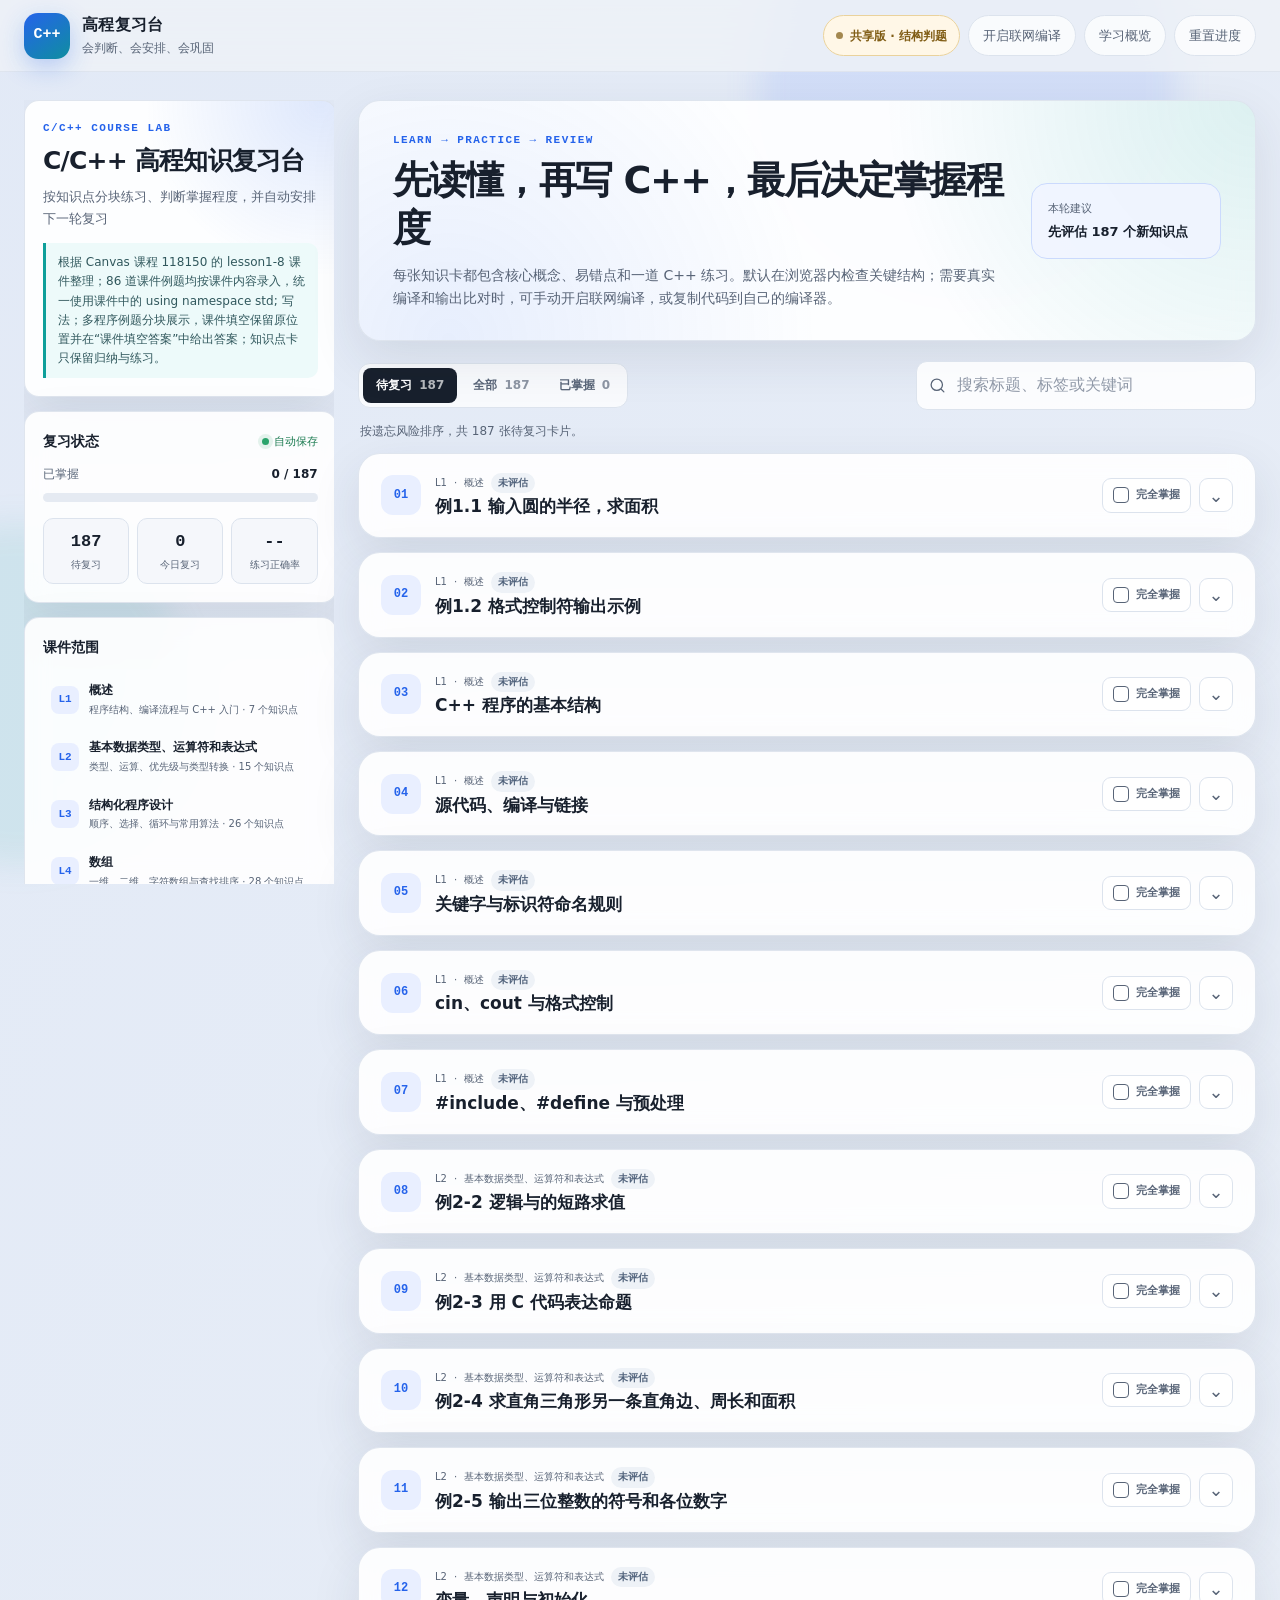
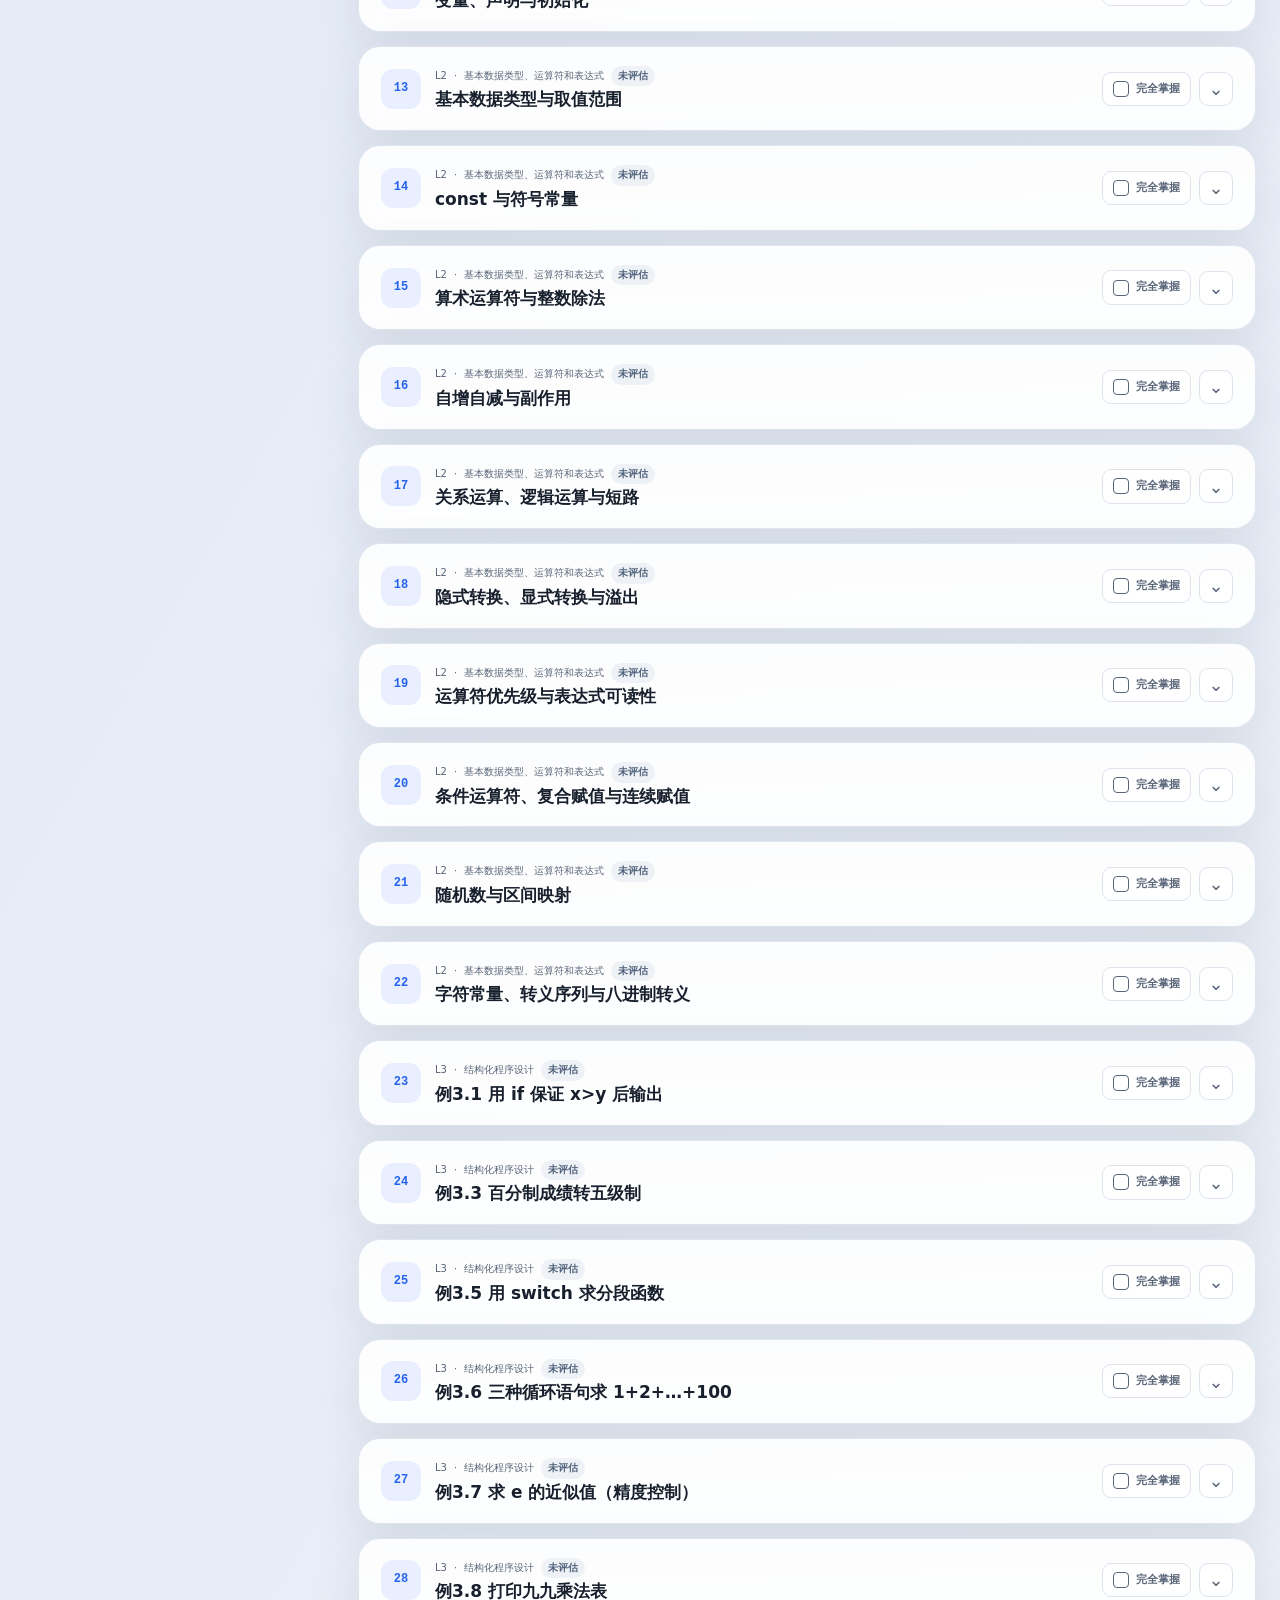
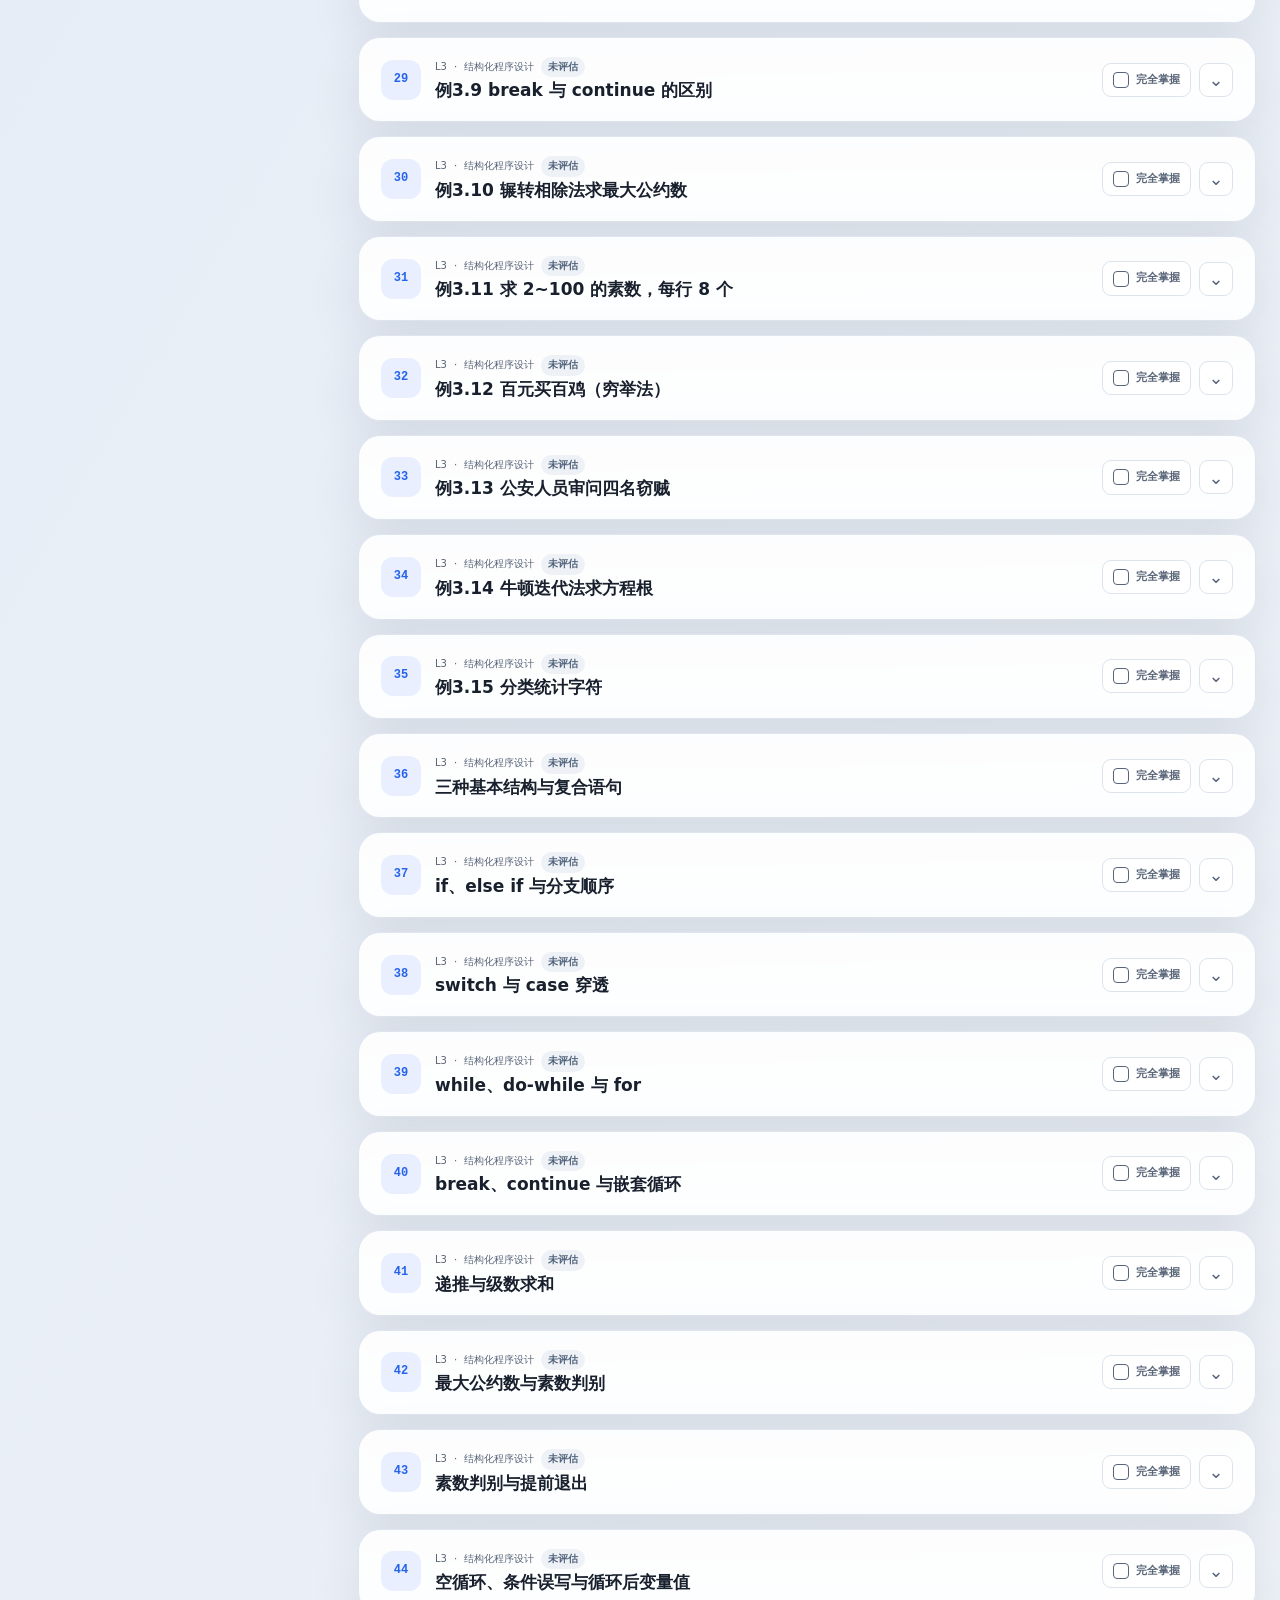
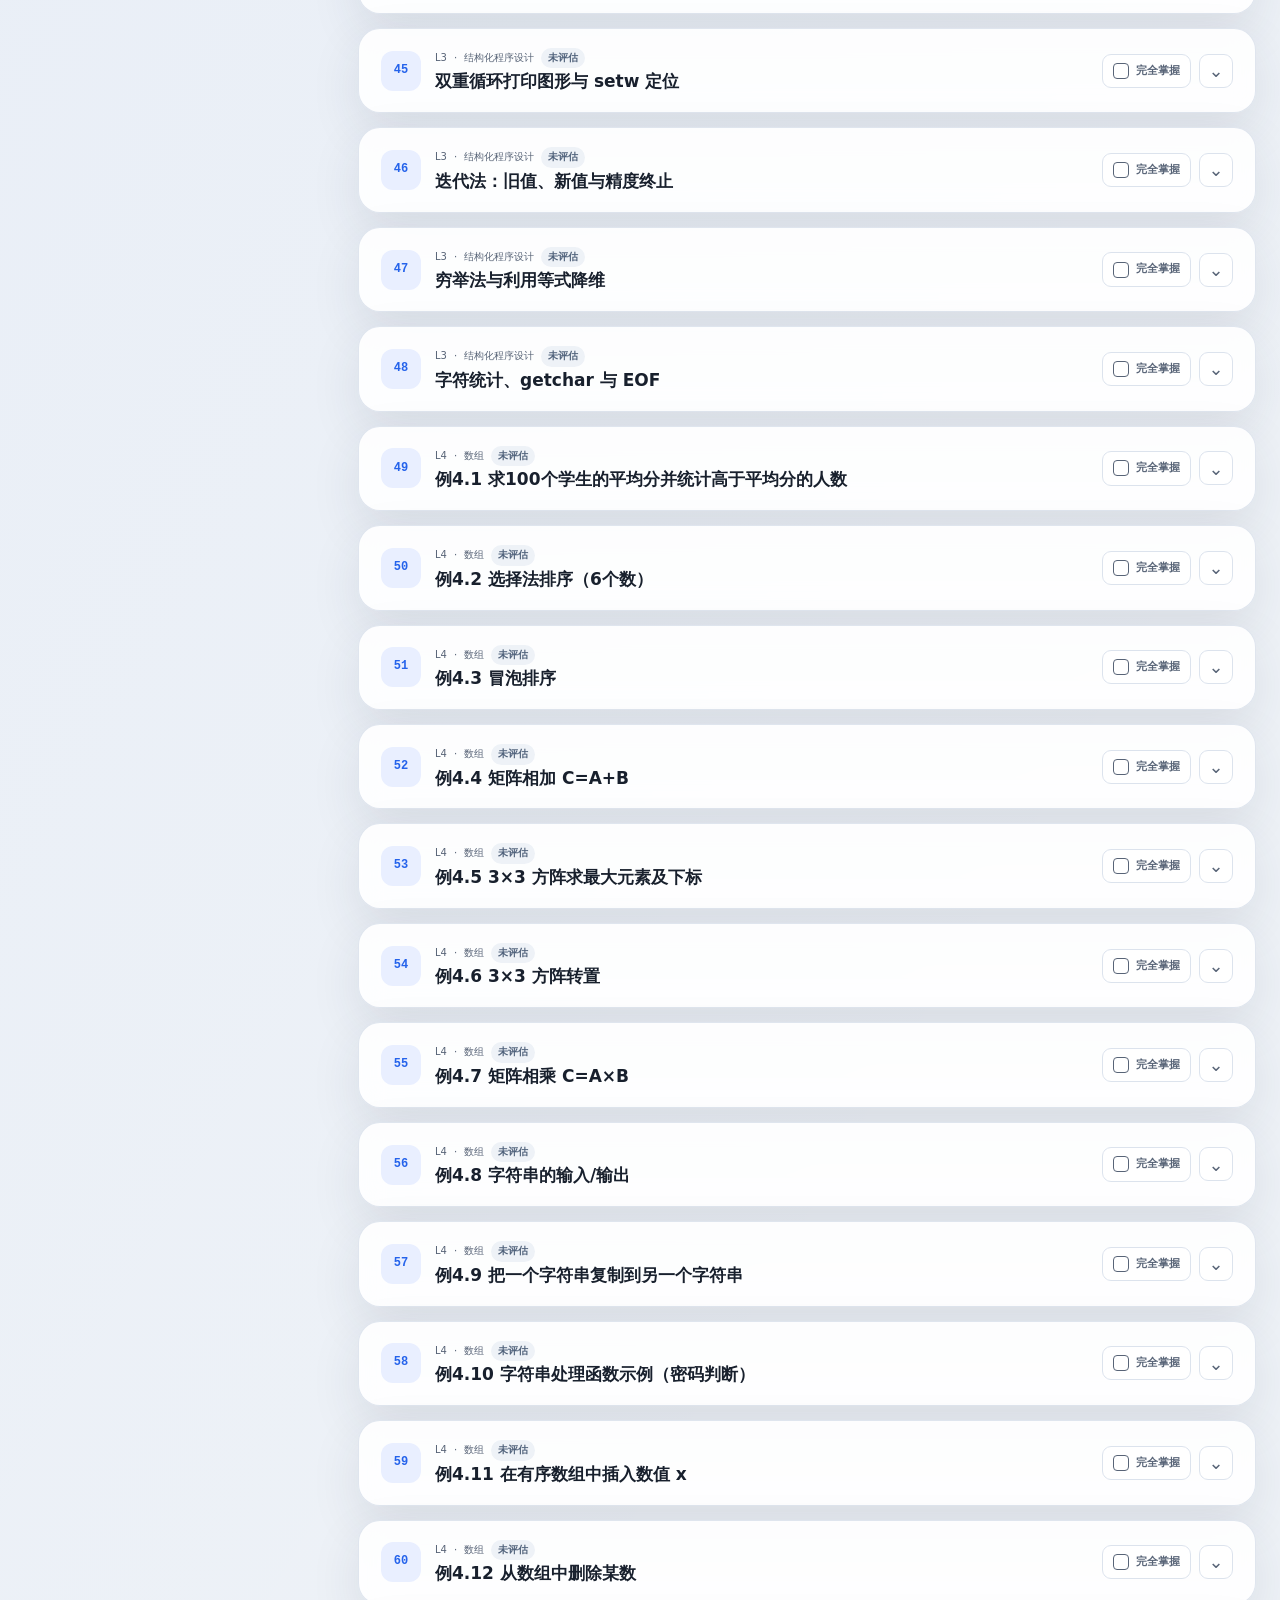
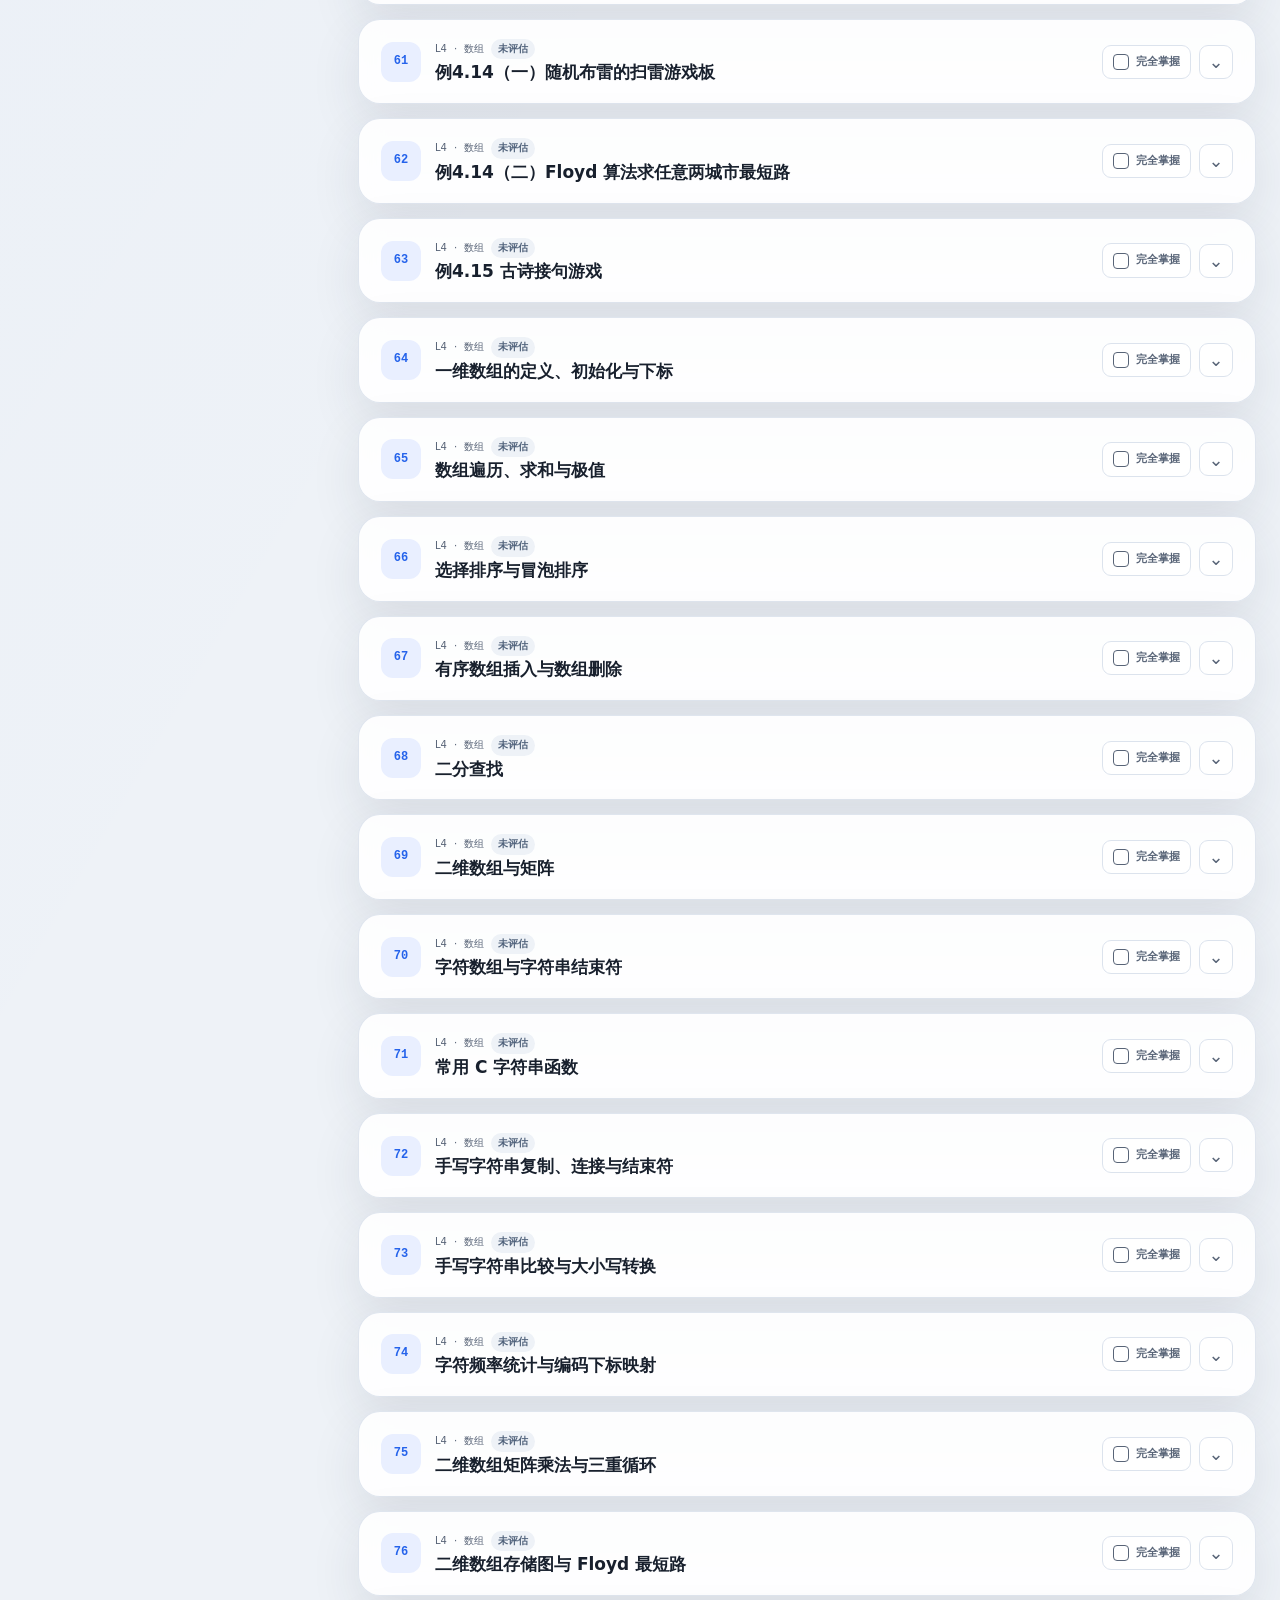
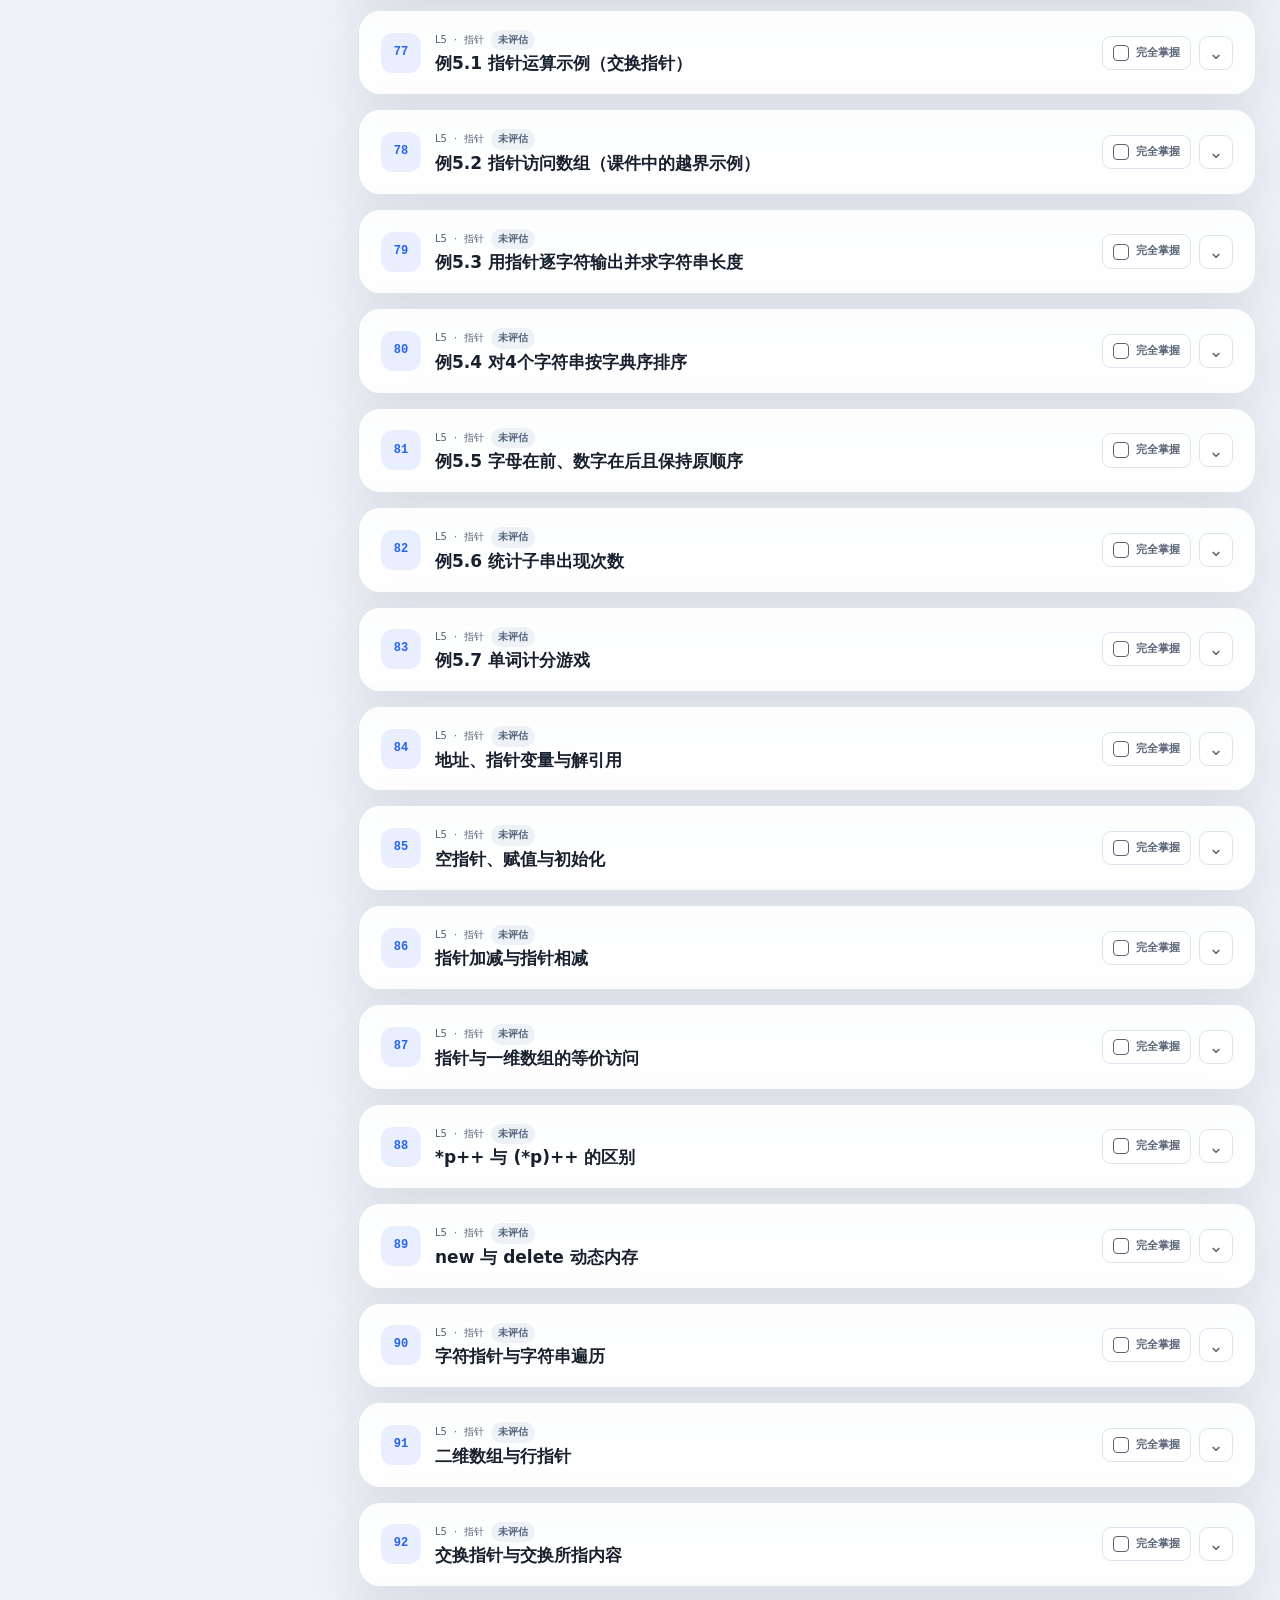
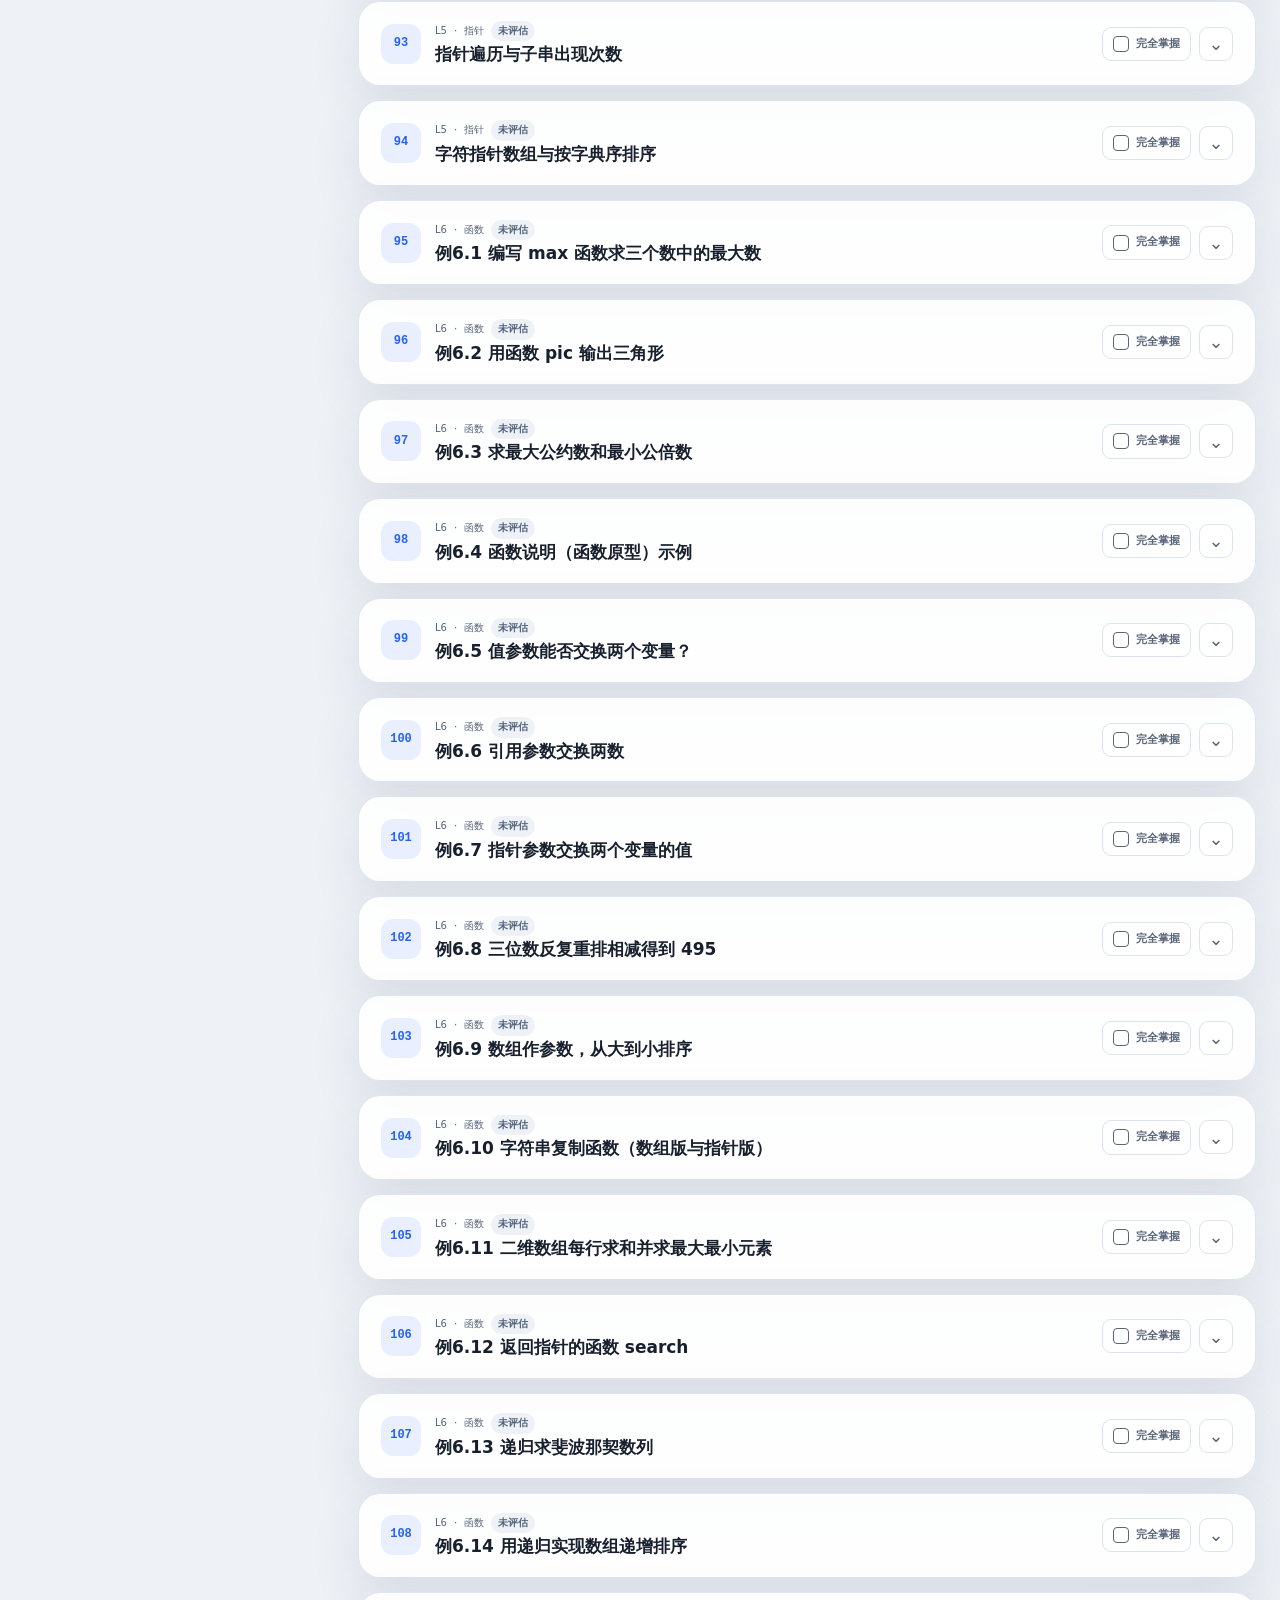
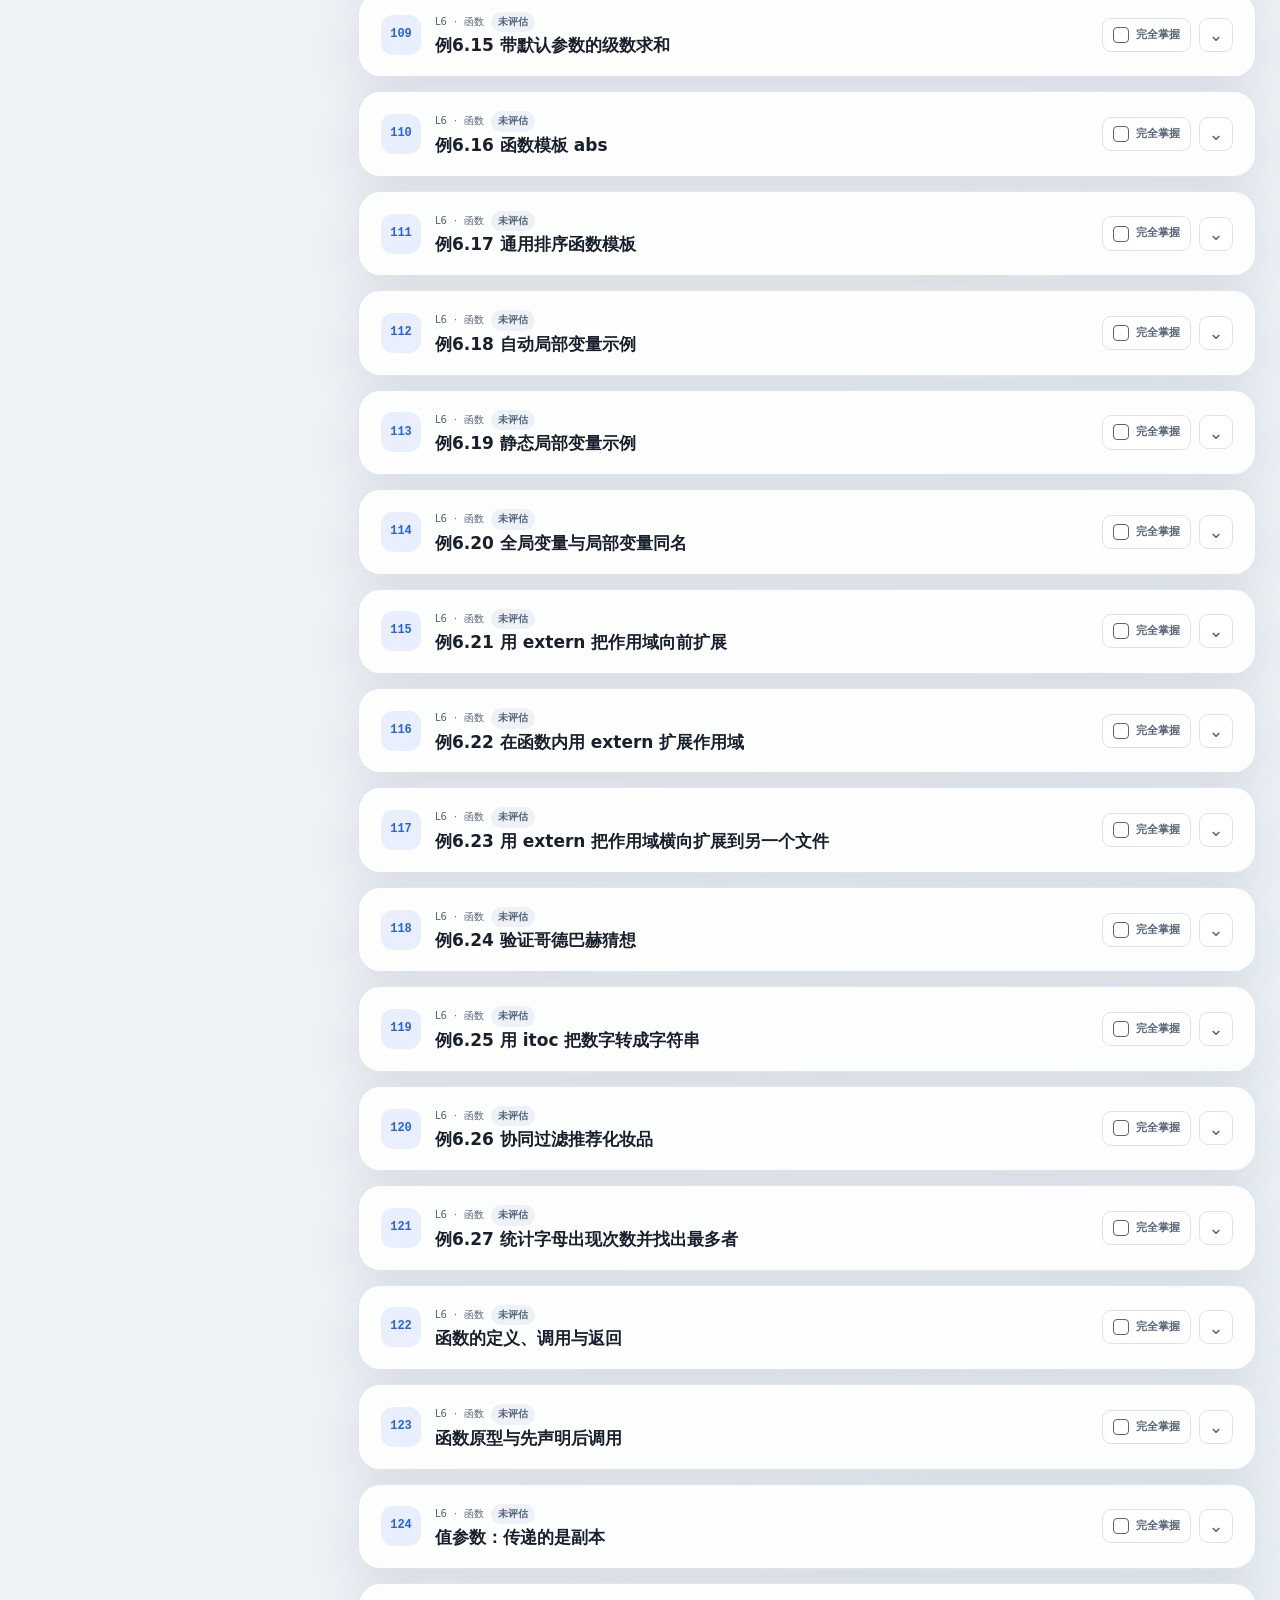
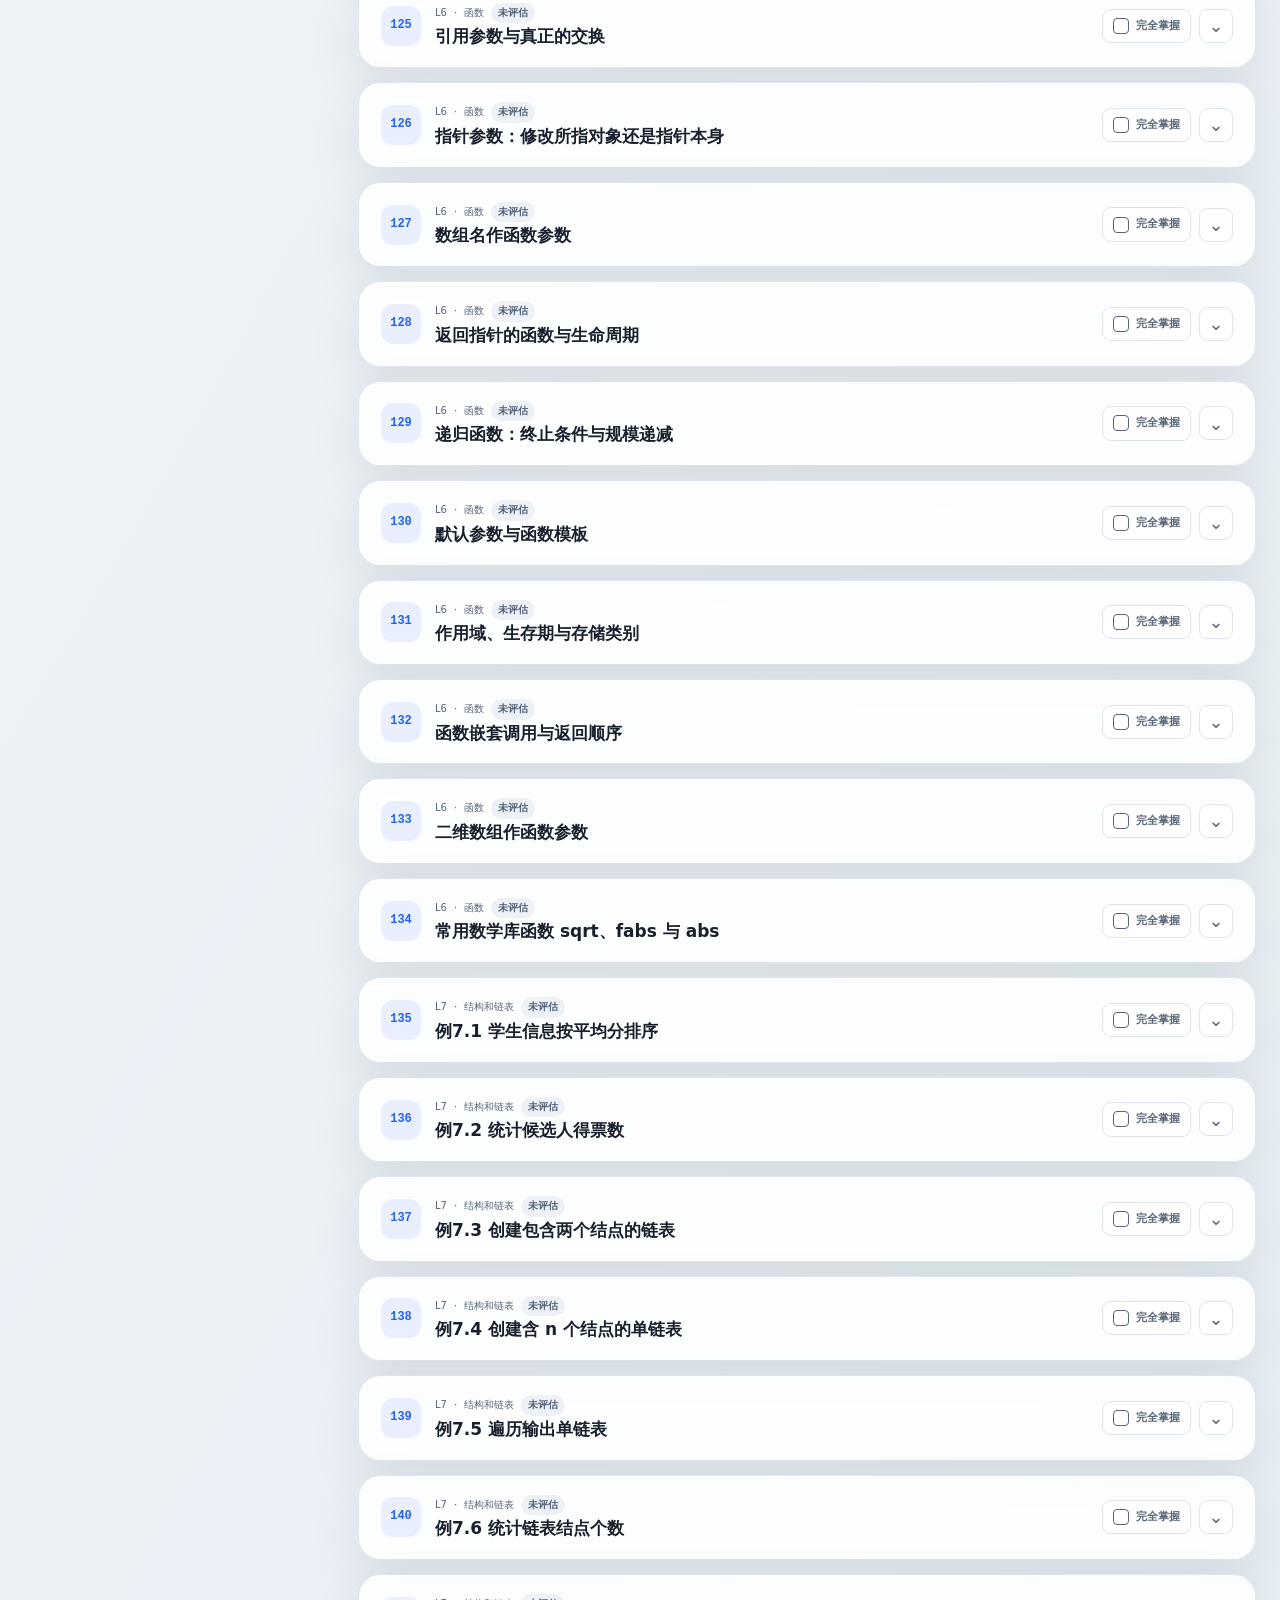
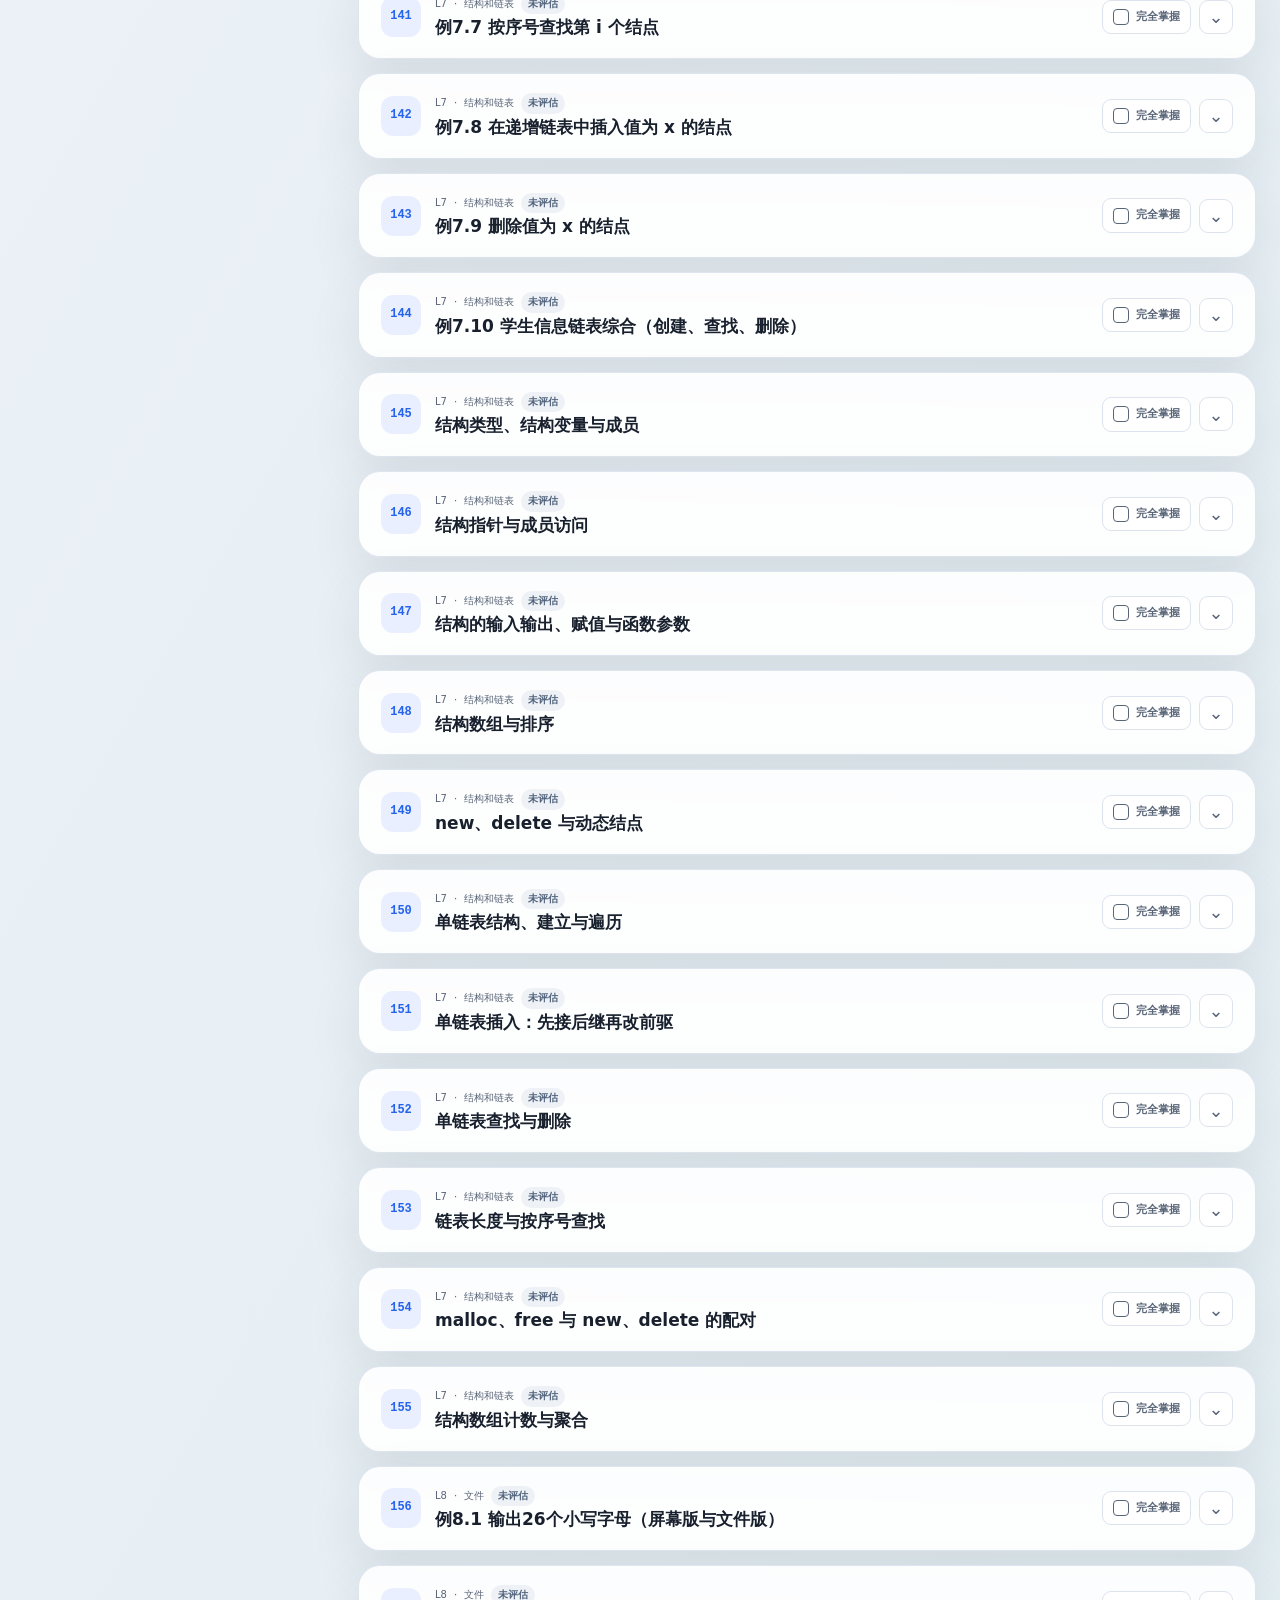
==== commit 99b5c39f: "统一复习台代码为课件写法并升级数据版本 6" ====
--- a/index.html
+++ b/index.html
@@ -185,7 +185,7 @@
       <span>共享静态版 · 进度只保存在当前浏览器 · 默认不发送代码；开启联网编译后会发送至 ce.judge0.com</span>
     </footer>
 
-    <script src="data.js"></script>
-    <script src="app.js"></script>
+    <script src="data.js?v=6"></script>
+    <script src="app.js?v=6"></script>
   </body>
 </html>
--- a/styles.css
+++ b/styles.css
@@ -1527,3 +1527,122 @@
     padding: 0 9px;
   }
 }
+
+/* 课件例题逐行讲解 */
+.annotated-code {
+  counter-reset: none;
+}
+
+.annotated-code .code-line {
+  display: flex;
+  gap: 10px;
+  margin: 0 -8px;
+  padding: 0 8px;
+  border-radius: 4px;
+}
+
+.annotated-code .code-line.key-line {
+  background: rgba(118, 214, 203, 0.12);
+  box-shadow: inset 3px 0 0 #76d6cb;
+}
+
+.annotated-code .line-no {
+  flex: 0 0 2.2em;
+  color: #5d7189;
+  text-align: right;
+  user-select: none;
+}
+
+.annotated-code .line-text {
+  flex: 1 1 auto;
+  white-space: pre;
+}
+
+.source-badge {
+  padding: 2px 8px;
+  border: 1px solid #d7e0f0;
+  border-radius: 999px;
+  background: #fff;
+  color: #3d6ea8 !important;
+  font-size: 10px !important;
+  white-space: nowrap;
+}
+
+.key-notes {
+  padding: 12px 15px 14px;
+  border-top: 1px solid var(--line);
+  background: #f8fbfd;
+}
+
+.key-notes h4 {
+  margin: 0 0 8px;
+  color: #23405f;
+  font-size: 12px;
+}
+
+.key-notes ol {
+  margin: 0;
+  padding-left: 20px;
+}
+
+.key-notes li {
+  margin: 6px 0;
+  color: #475469;
+  font-size: 12px;
+  line-height: 1.65;
+}
+
+.key-notes .note-line {
+  display: inline-block;
+  margin-right: 8px;
+  padding: 1px 6px;
+  border-radius: 4px;
+  background: #e5f4f2;
+  color: #2b6f69;
+  font-family: var(--font-mono);
+  font-size: 10px;
+  white-space: nowrap;
+}
+
+.code-section-label {
+  margin: 16px 0 8px;
+  padding-left: 9px;
+  border-left: 3px solid #76d6cb;
+  color: #23405f;
+  font-size: 12px;
+}
+
+.blank-hints {
+  margin-top: 10px;
+  padding: 12px 15px 14px;
+  border: 1px dashed #c9d9ee;
+  border-radius: 8px;
+  background: #f7fbff;
+}
+
+.blank-hints h4 {
+  margin: 0 0 8px;
+  color: #2b5d8f;
+  font-size: 12px;
+}
+
+.blank-hints ul {
+  margin: 0;
+  padding-left: 20px;
+}
+
+.blank-hints li {
+  margin: 5px 0;
+  color: #475469;
+  font-size: 12px;
+  line-height: 1.6;
+}
+
+.example-missing {
+  margin: 14px 0 0;
+  padding: 10px 14px;
+  border-left: 3px solid #c9d9ee;
+  background: #f8fbfd;
+  color: #5d7189;
+  font-size: 12px;
+}
